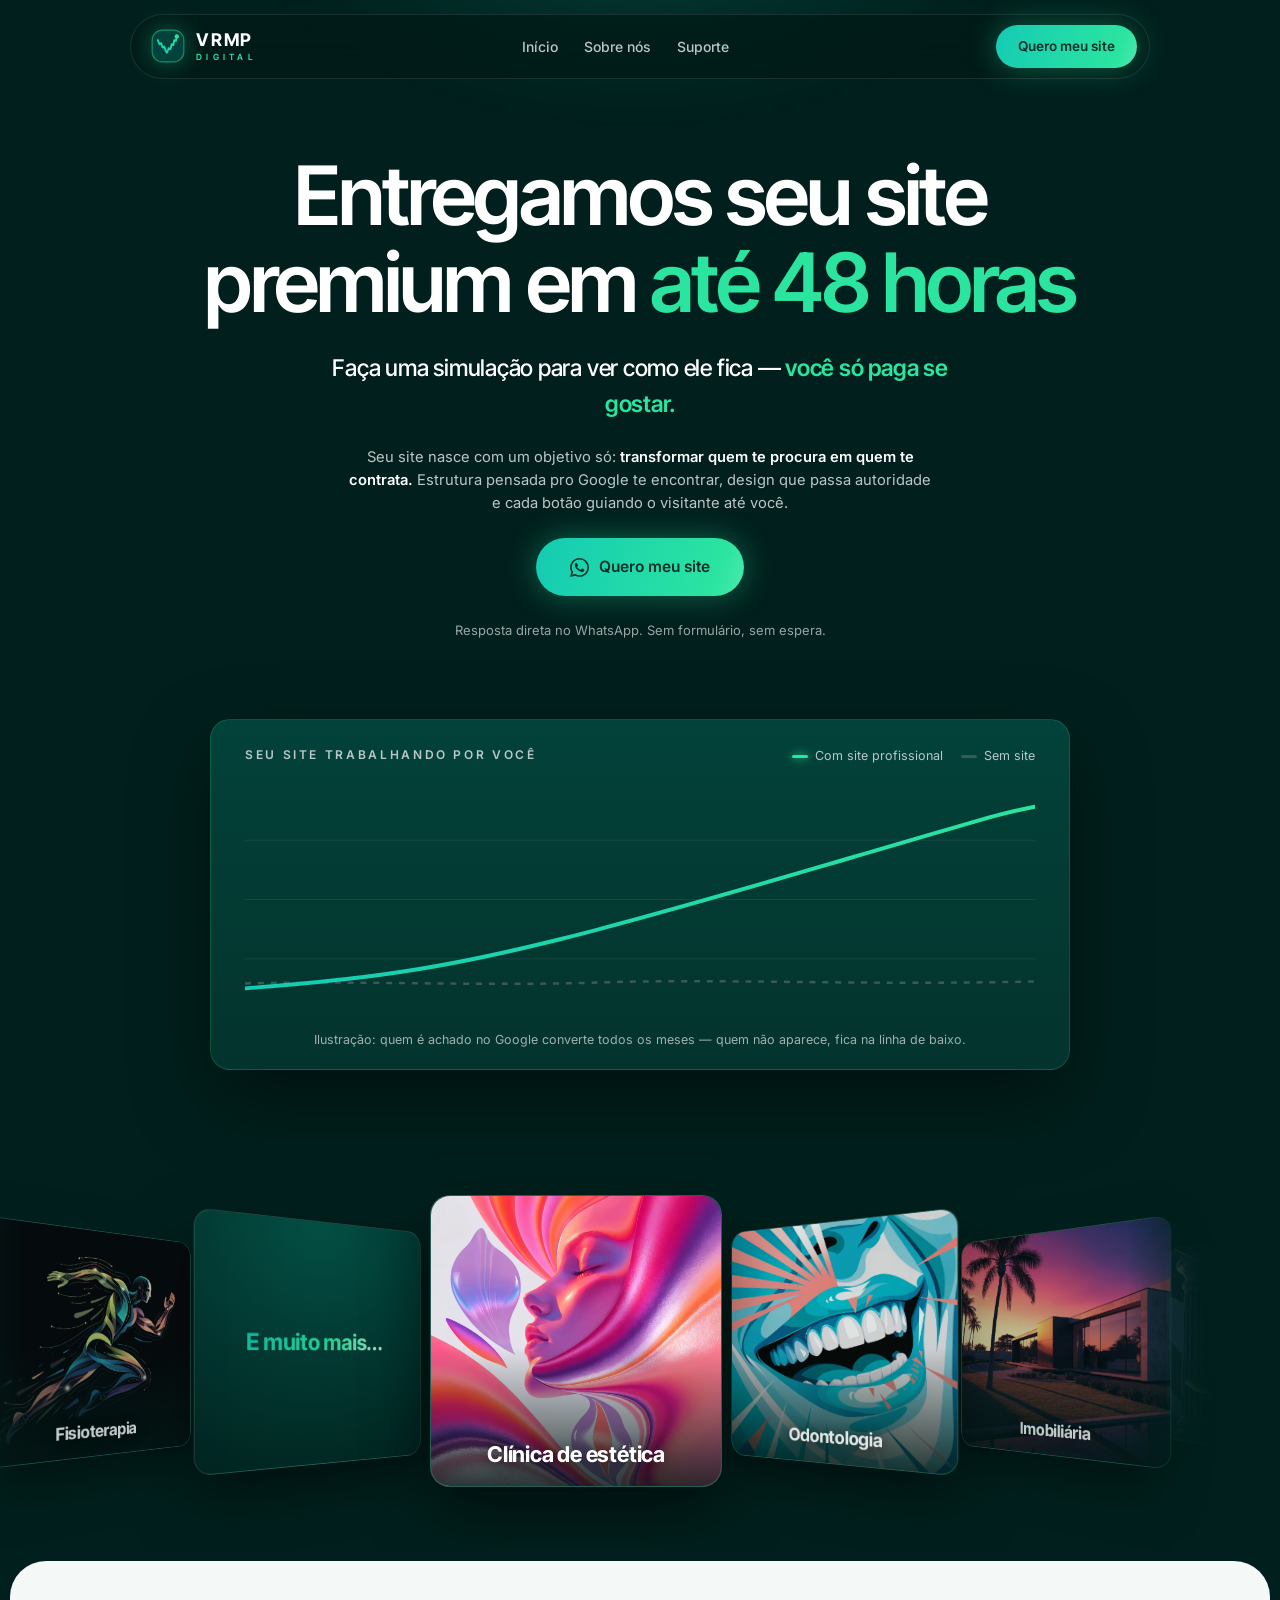
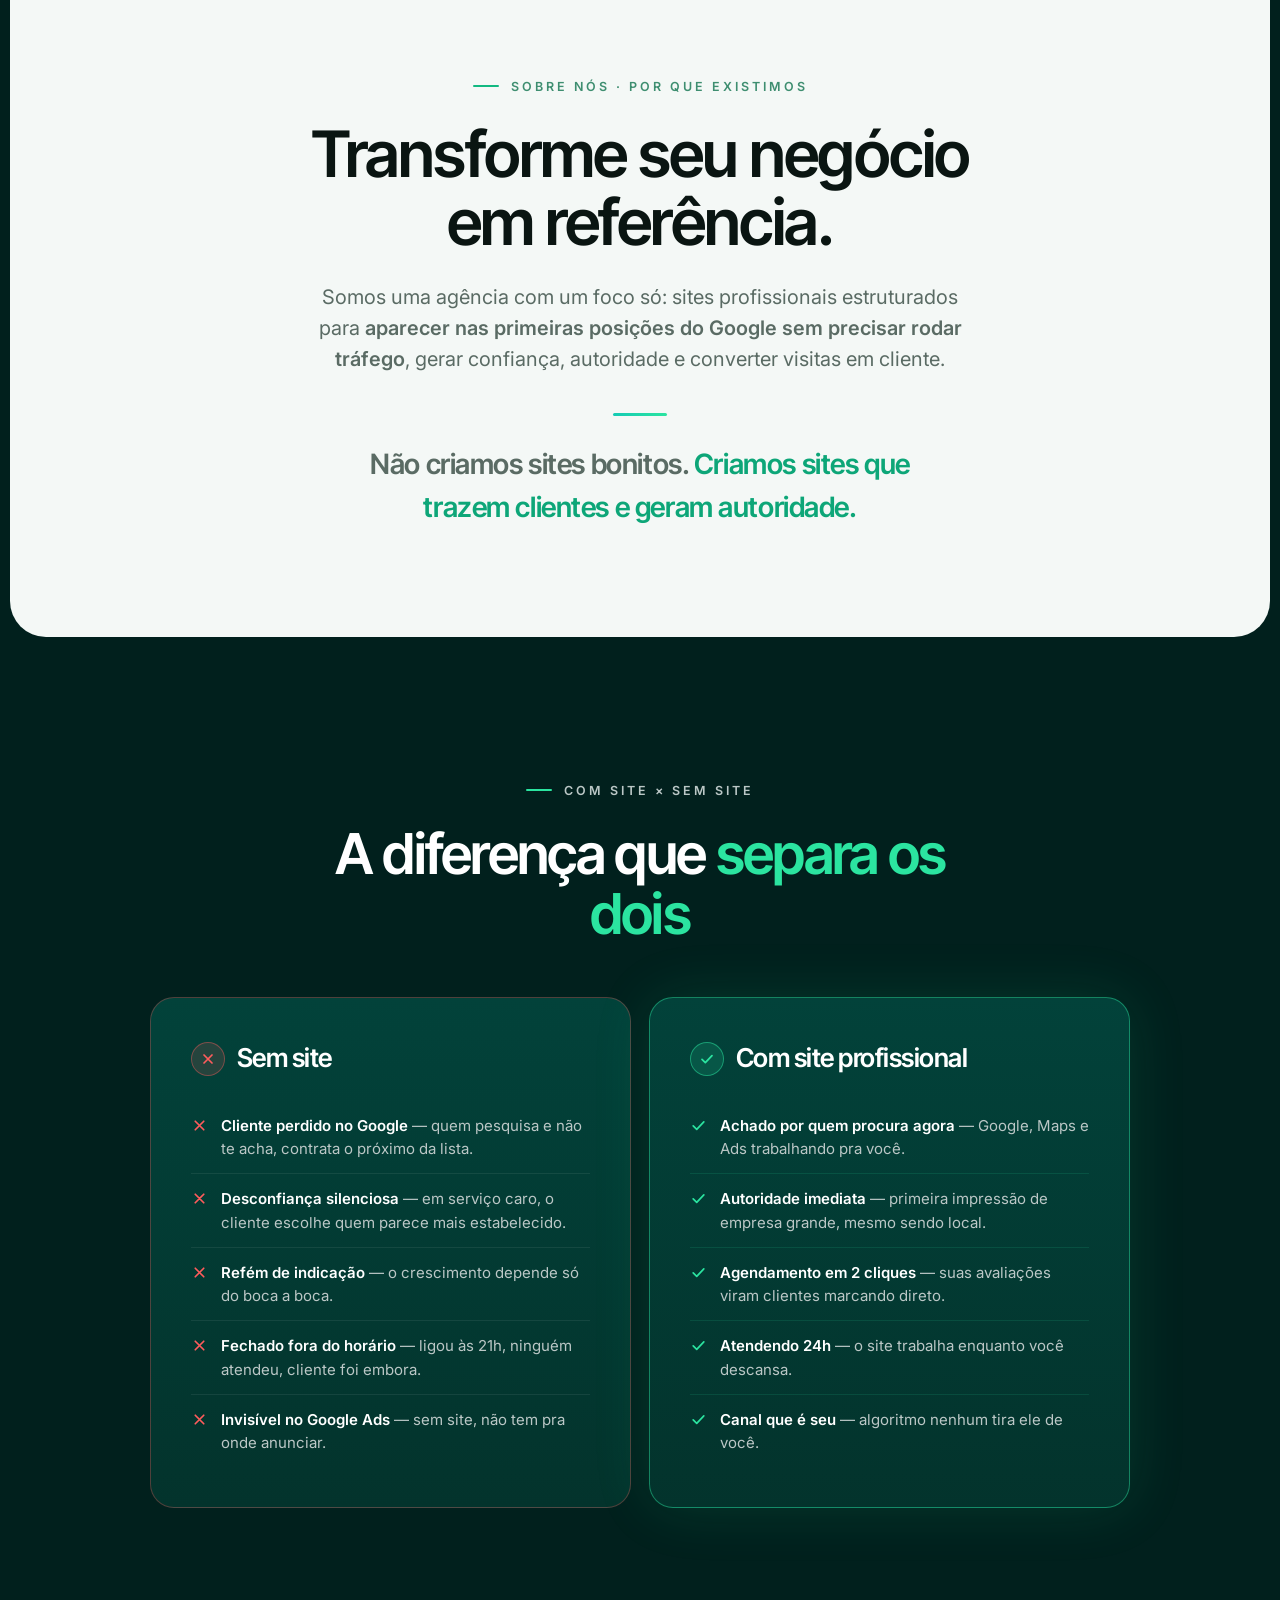
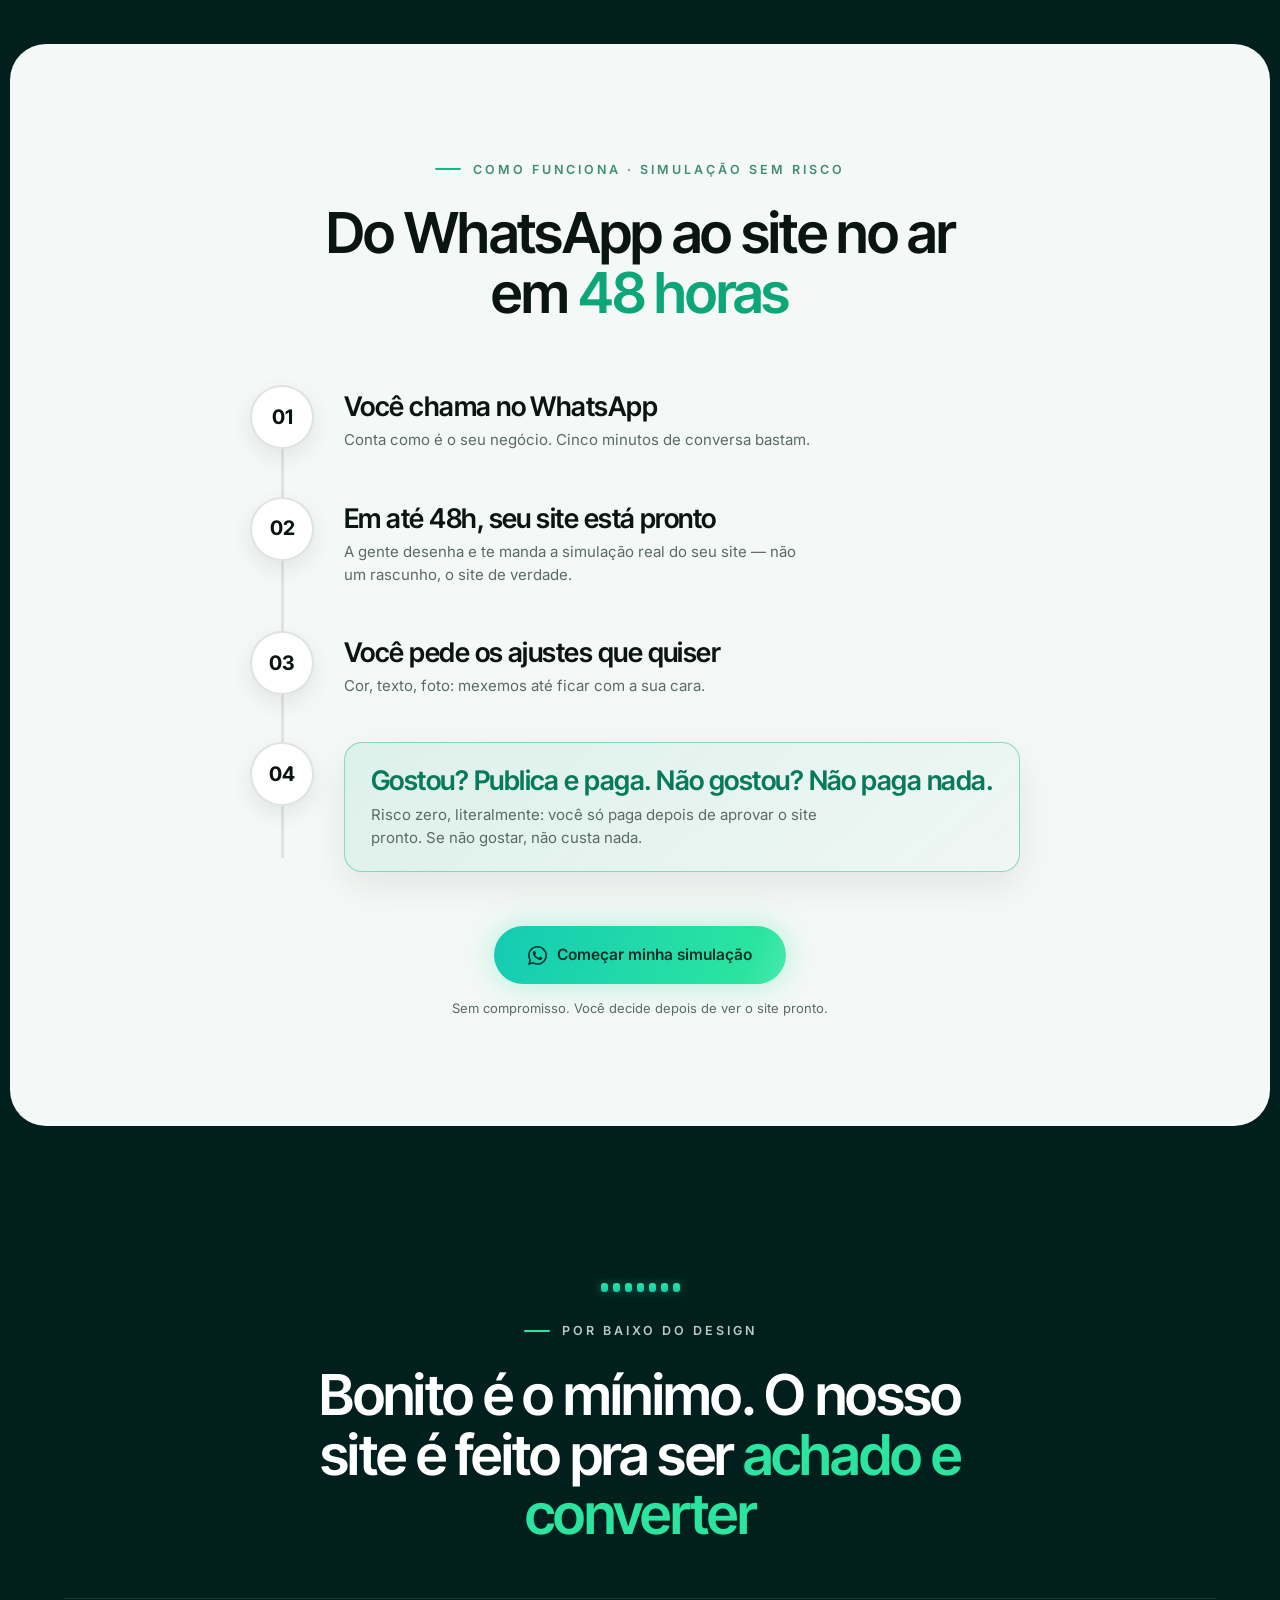
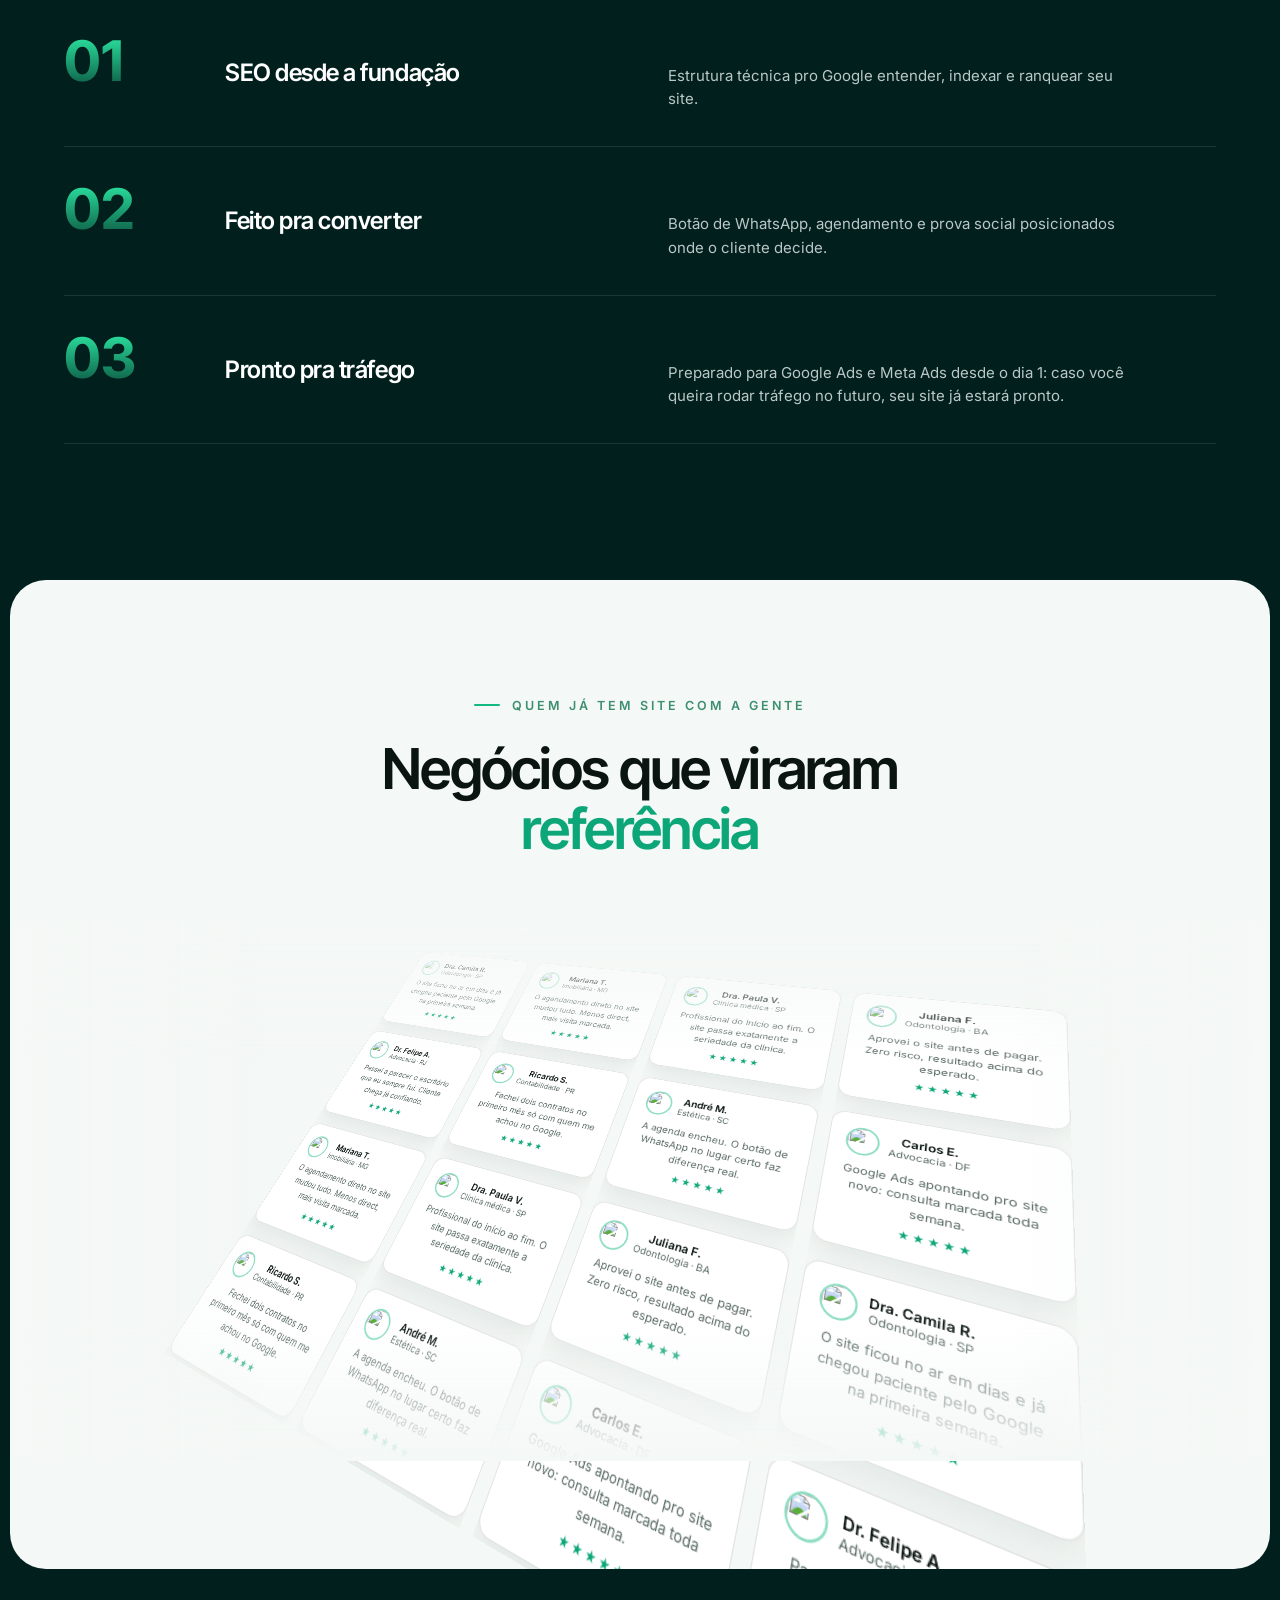
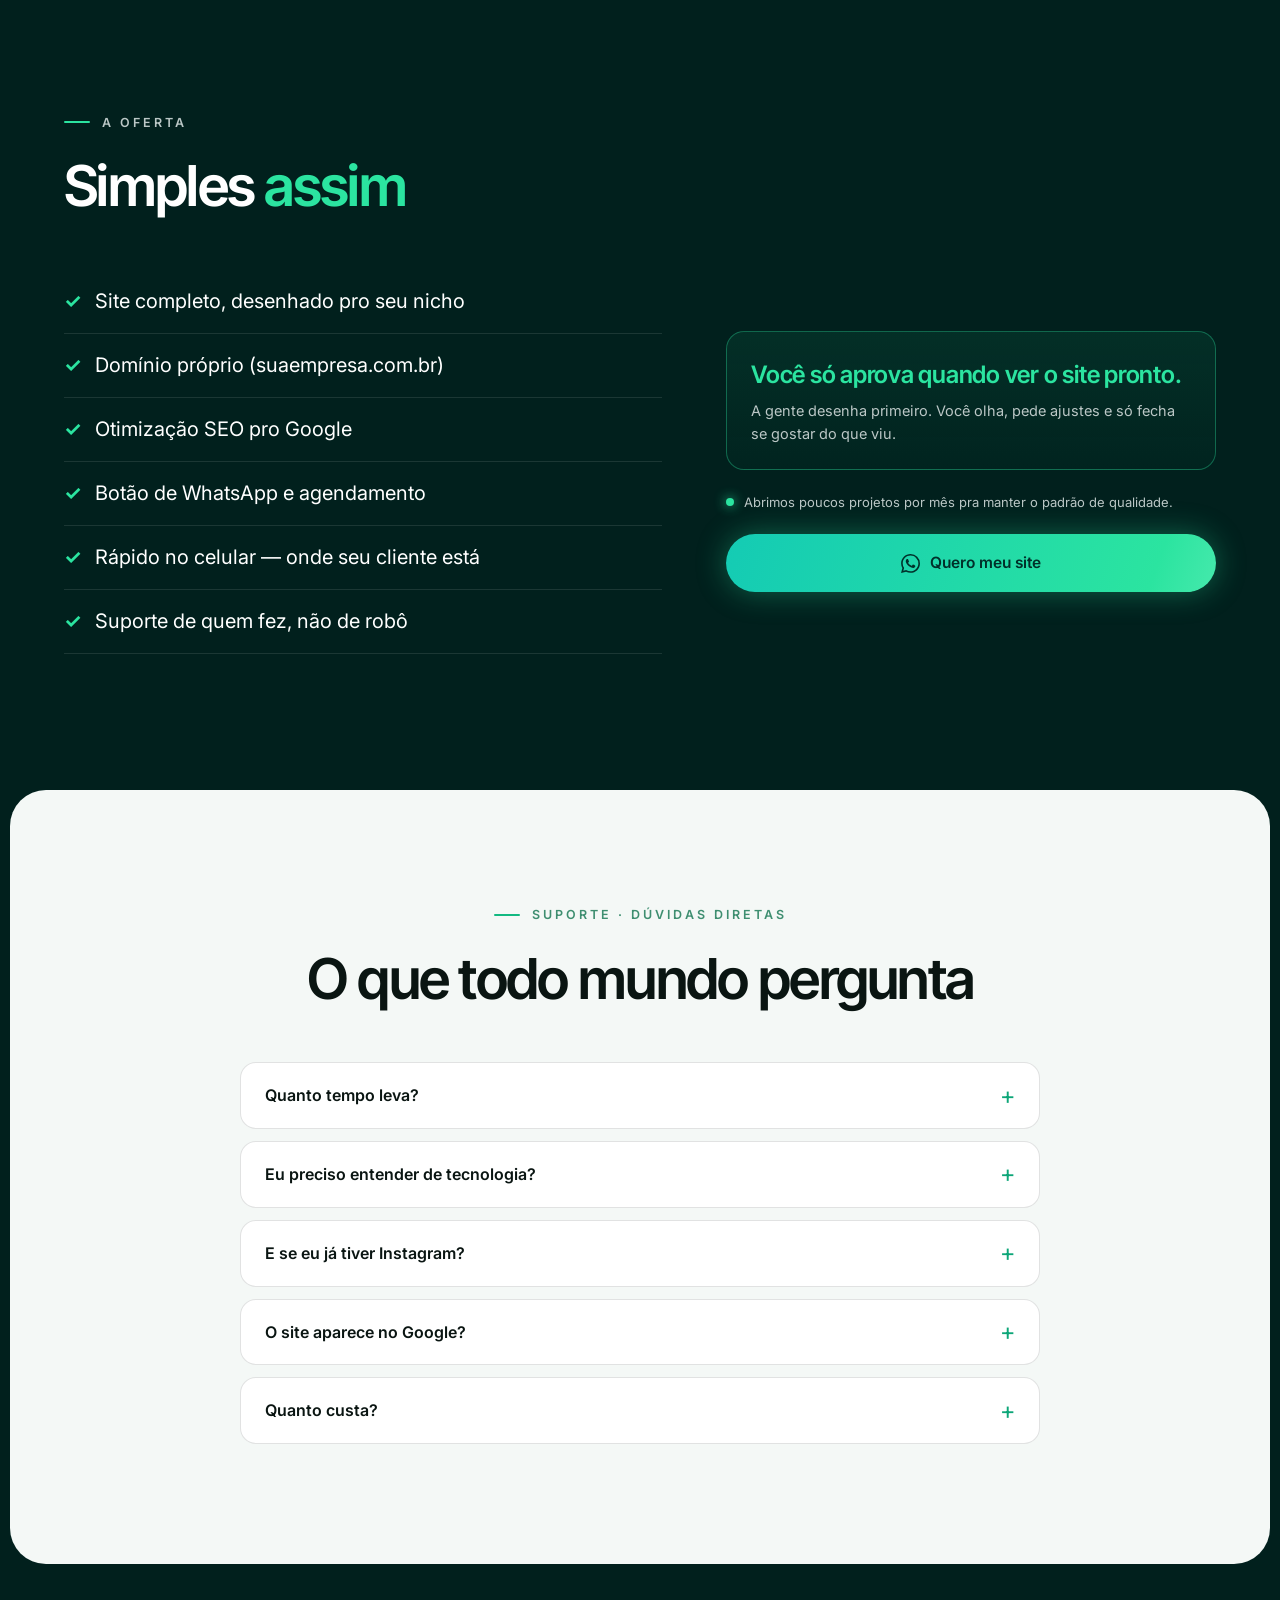
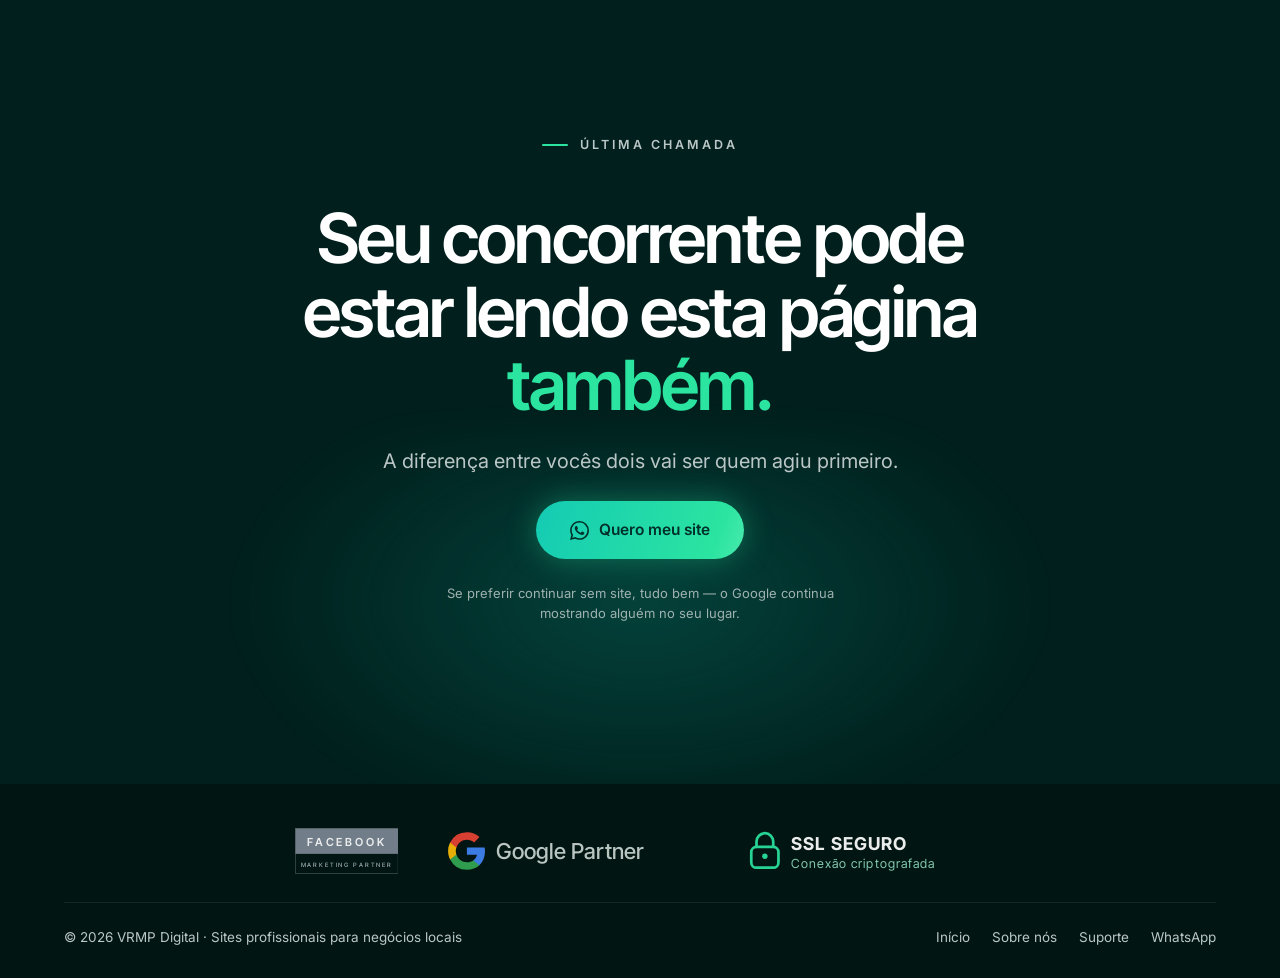
==== index.html @ 4315e105 "Site VRMP Digital: lançamento com pixel e domínio Co-Authored-By: Claude Fable 5 <noreply@anthropic." ====
<!DOCTYPE html>
<html lang="pt-BR">
<head>
<meta charset="UTF-8">
<meta name="viewport" content="width=device-width, initial-scale=1.0">
<title>VRMP Digital — Sites que trazem clientes</title>
<meta name="description" content="Sites profissionais estruturados para aparecer no Google, gerar confiança e converter visita em cliente.">
<!-- ============================================================
  TROCAR ANTES DE PUBLICAR:
  1. Número do WhatsApp: buscar "5511930437320" e substituir pelo real.
     (Nome/logo VRMP Digital já aplicados na nav, favicon e footer.)
  2. Depoimentos: PLACEHOLDERS VISUAIS — trocar pelos reais (seção "wall").
  3. Biblioteca de sites: trocar mockups pelos screenshots reais (seção "lab").
  4. Faixa de cards do hero: trocar pelos sites reais (seção "strip").
  5. Preço/condição e limite de projetos/mês: seção "oferta".
============================================================ -->
<!-- Meta Pixel -->
<script>
!function(f,b,e,v,n,t,s)
{if(f.fbq)return;n=f.fbq=function(){n.callMethod?
n.callMethod.apply(n,arguments):n.queue.push(arguments)};
if(!f._fbq)f._fbq=n;n.push=n;n.loaded=!0;n.version='2.0';
n.queue=[];t=b.createElement(e);t.async=!0;
t.src=v;s=b.getElementsByTagName(e)[0];
s.parentNode.insertBefore(t,s)}(window, document,'script',
'https://connect.facebook.net/en_US/fbevents.js');
fbq('init', '1064978092571934');
fbq('track', 'PageView');
</script>
<noscript><img height="1" width="1" style="display:none" src="https://www.facebook.com/tr?id=1064978092571934&ev=PageView&noscript=1"/></noscript>
<!-- /Meta Pixel -->
<link rel="preconnect" href="https://fonts.googleapis.com">
<link rel="preconnect" href="https://fonts.gstatic.com" crossorigin>
<link href="https://fonts.googleapis.com/css2?family=Inter+Tight:wght@500;600;700&family=Inter:wght@300;400;500;600&display=swap" rel="stylesheet">
<link rel="icon" href="data:image/svg+xml,<svg xmlns='http://www.w3.org/2000/svg' viewBox='0 0 44 44'><rect width='44' height='44' rx='13' fill='%2302423A'/><path stroke='%232BE4A0' stroke-width='2.5' stroke-linecap='round' stroke-linejoin='round' fill='none' d='M8.7 14.4 11 19.6 13.2 18.4 14.9 23.9 17 22.7 18.7 27.7 20.6 30.6 22.9 24.9 25.1 26 26.8 19.6 28.9 20.8 30.1 14.4 32.2 15.3 33.4 9.6'/><circle cx='33.4' cy='9.6' r='2.8' fill='%232BE4A0'/></svg>">
<style>
/* ================= TOKENS — abismo verde / branco / menta ================= */
:root{
  --abyss:#01201D;        /* canvas escuro (verde-abissal) */
  --deep:#011512;         /* nível mais fundo (footer) */
  --kelp:#02423A;         /* superfície elevada (cards no escuro) */
  --kelp-2:#03332C;
  --mint:#2BE4A0;         /* verde assinatura */
  --teal:#14CBB4;
  --paper:#F4F8F6;        /* blocos brancos */
  --ink:#0A1512;          /* texto nos blocos brancos */
  --ink-mut:#5A6B64;
  --white:#FFFFFF;
  --mist:#BBC7C6;         /* texto secundário no escuro */
  --hair-d:rgba(255,255,255,.1);
  --hair-l:rgba(10,21,18,.12);
  --red:#FF5C5C;
  --wa:#25D366;
  --disp:'Inter Tight','Inter','Helvetica Neue',sans-serif;
  --sans:'Inter','Helvetica Neue',Arial,sans-serif;
  --pad:clamp(20px,5vw,80px);
}
*{margin:0;padding:0;box-sizing:border-box}
html{scroll-behavior:smooth}
html.lenis{scroll-behavior:auto}
body{
  font-family:var(--sans);
  background:var(--abyss);
  color:var(--white);
  font-weight:400;
  line-height:1.55;
  -webkit-font-smoothing:antialiased;
  overflow-x:hidden;
}
::selection{background:var(--mint);color:#01302a}
img,svg,canvas{max-width:100%;display:block}
a{color:inherit}
h1,h2{
  font-family:var(--disp);font-weight:600;line-height:1.06;letter-spacing:-.03em;
}
strong{font-weight:600}

section{position:relative;padding:clamp(96px,14vh,170px) var(--pad)}
.wrap{max-width:1180px;margin:0 auto;position:relative;z-index:2}

/* blocos brancos — painéis arredondados que quebram o escuro */
.white-block{padding:10px}
.panel{
  background:var(--paper);color:var(--ink);
  border-radius:36px;
  padding:clamp(86px,12vh,150px) var(--pad);
  position:relative;overflow:hidden;
}
.panel .sub,.panel p{color:var(--ink-mut)}
.panel .tag{color:#3E8E70}
.panel .tag::before{background:#12B981}

/* label uppercase */
.tag{
  font-size:12.5px;letter-spacing:.24em;text-transform:uppercase;font-weight:600;
  color:var(--mist);display:inline-flex;align-items:center;gap:12px;margin-bottom:24px;
}
.tag::before{content:'';width:26px;height:2px;border-radius:2px;background:var(--mint)}
.center{text-align:center}
.center .tag{justify-content:center}

.em-g{color:var(--mint)}
.panel .em-g{color:#0DA678}

/* máscara de palavras */
.w{display:inline-block;overflow:hidden;vertical-align:top;padding-bottom:.1em;margin-bottom:-.1em}
.w .wi{display:inline-block;will-change:transform}

/* ================= NAV ================= */
.nav{
  position:fixed;top:14px;left:50%;transform:translateX(-50%);z-index:80;
  width:min(1020px,calc(100% - 24px));
  display:flex;align-items:center;justify-content:space-between;gap:16px;
  padding:10px 12px 10px 20px;border-radius:99px;
  background:rgba(1,26,23,.72);backdrop-filter:blur(16px);
  border:1px solid var(--hair-d);
}
.logo{display:flex;align-items:center;gap:11px;text-decoration:none}
.logo-mark{width:34px;height:34px;flex:none;filter:drop-shadow(0 0 12px rgba(43,228,160,.35))}
.logo-txt{
  display:flex;flex-direction:column;line-height:1;
  font-family:var(--disp);font-weight:700;font-size:17.5px;letter-spacing:.1em;color:var(--white);
}
.logo-txt em{
  font-style:normal;font-weight:600;font-size:8.5px;letter-spacing:.5em;
  text-transform:uppercase;color:var(--mint);margin-top:4px;
}
.nav-links{display:flex;gap:26px;font-size:14px;font-weight:500;color:var(--mist)}
.nav-links a{text-decoration:none;transition:color .25s}
.nav-links a:hover{color:var(--mint)}
@media(max-width:760px){.nav-links{display:none}}
.nav .gbtn{padding:11px 22px;min-width:0;font-size:13.5px}

/* ================= BOTÃO — pill verde bioluminescente ================= */
.gbtn{
  position:relative;appearance:none;cursor:pointer;border:none;
  display:inline-flex;align-items:center;justify-content:center;gap:10px;
  border-radius:99px;padding:17px 34px;
  font-family:var(--sans);font-size:15.5px;font-weight:600;color:#01302A;
  text-decoration:none;
  background:linear-gradient(110deg,var(--teal),var(--mint) 55%,#B8FFDF);
  background-size:160% 100%;background-position:0% 0;
  box-shadow:0 0 30px rgba(43,228,160,.35);
  transition:background-position .5s,transform .3s,box-shadow .3s;
}
.gbtn:hover{background-position:95% 0;transform:translateY(-2px);box-shadow:0 0 46px rgba(43,228,160,.55)}
.gbtn:focus-visible{outline:2px solid var(--mint);outline-offset:3px}
.gbtn svg{width:19px;height:19px;flex:none}
.panel .gbtn{color:#01302A}

/* ================= MARQUEE ================= */
.marquee{display:flex;overflow:hidden;gap:var(--gap);--gap:22px;--duration:40s}
.marquee .grp{
  display:flex;gap:var(--gap);flex-shrink:0;min-width:100%;
  justify-content:space-around;align-items:center;
  animation:mq var(--duration) linear infinite;
}
.marquee.vert{flex-direction:column;height:100%}
.marquee.vert .grp{flex-direction:column;min-width:0;min-height:100%;animation-name:mqv}
.marquee.rev .grp{animation-direction:reverse}
.marquee.pause:hover .grp{animation-play-state:paused}
@keyframes mq{to{transform:translateX(calc(-100% - var(--gap)))}}
@keyframes mqv{to{transform:translateY(calc(-100% - var(--gap)))}}

/* ================= 1. HERO — centralizado ================= */
.hero{
  min-height:100svh;
  display:flex;flex-direction:column;align-items:center;justify-content:flex-start;
  padding-top:clamp(130px,17vh,200px);padding-bottom:0;
  text-align:center;overflow:hidden;
}
#orb-canvas{position:fixed;inset:0;z-index:0;pointer-events:none}
.hero-glow{
  position:absolute;top:-18%;left:50%;transform:translateX(-50%);
  width:90vw;height:60vh;pointer-events:none;
  background:radial-gradient(50% 60% at 50% 30%,rgba(20,203,180,.2),transparent 70%);
  filter:blur(20px);
}
.hero .wrap{display:flex;flex-direction:column;align-items:center;gap:24px;max-width:1000px}
.hero h1{
  font-size:clamp(38px,6.4vw,84px);
  letter-spacing:-.035em;
  max-width:17ch;
}
.hero-sim{
  font-family:var(--disp);font-size:clamp(17px,2vw,23px);font-weight:500;letter-spacing:-.01em;
  color:var(--white);max-width:44ch;
}
.hero-sim strong{color:var(--mint);font-weight:600}
.hero .sub{
  font-size:clamp(13px,1.15vw,15px);color:var(--mist);font-weight:400;max-width:66ch;
}
.hero .sub strong{color:var(--white)}
.hero-note{font-size:13px;color:var(--mist);opacity:.8}

/* gráfico animado do hero */
.chart-panel{
  margin-top:clamp(36px,6vh,60px);
  width:min(860px,100%);
  background:linear-gradient(180deg,var(--kelp),var(--kelp-2));
  border:1px solid rgba(43,228,160,.18);
  border-radius:20px;padding:26px clamp(18px,3vw,34px) 20px;
  position:relative;z-index:2;
  box-shadow:0 30px 80px rgba(0,0,0,.45);
}
.chart-head{
  display:flex;justify-content:space-between;align-items:center;gap:14px;flex-wrap:wrap;
  margin-bottom:16px;
}
.chart-title{font-size:12px;letter-spacing:.22em;text-transform:uppercase;font-weight:600;color:var(--mist)}
.chart-legend{display:flex;gap:18px;font-size:12.5px;color:var(--mist)}
.chart-legend i{width:16px;height:3px;border-radius:2px;display:inline-block;vertical-align:middle;margin-right:7px;font-style:normal}
.chart-legend .lg-a i{background:var(--mint);box-shadow:0 0 8px var(--mint)}
.chart-legend .lg-b i{background:#3A5A52}
#hero-chart{width:100%;height:auto}
.chart-foot{margin-top:12px;font-size:12.5px;color:var(--mist);opacity:.85}

/* coverflow de nichos (estilo cover art 3D) */
.strip{
  margin-top:clamp(56px,9vh,96px);
  width:100vw;position:relative;left:50%;transform:translateX(-50%);
  padding:44px 0 64px;
  --cfw:clamp(168px,23vw,292px);
  perspective:calc(var(--cfw)*3);
  -webkit-mask-image:linear-gradient(90deg,transparent,#000 7%,#000 93%,transparent);
  mask-image:linear-gradient(90deg,transparent,#000 7%,#000 93%,transparent);
  cursor:grab;
}
.strip:active{cursor:grabbing}
.cf-stage{position:relative;height:var(--cfw);transform-style:preserve-3d;user-select:none;-webkit-user-select:none}
.cf-card{
  position:absolute;left:50%;top:0;
  width:var(--cfw);aspect-ratio:1;border-radius:20px;overflow:hidden;
  will-change:transform,opacity;
  border:1px solid rgba(255,255,255,.14);background:var(--kelp);
  box-shadow:0 26px 60px rgba(0,0,0,.5);
  transform:translateX(-50%);
}
.cf-card img{width:100%;height:100%;object-fit:cover;pointer-events:none}
.cf-ov{position:absolute;inset:0;background:linear-gradient(180deg,transparent 52%,rgba(1,21,18,.82))}
.cf-name{
  position:absolute;left:10px;right:10px;bottom:14px;text-align:center;
  font-family:var(--disp);font-weight:700;font-size:clamp(15px,1.7vw,22px);
  letter-spacing:-.01em;color:#fff;text-shadow:0 2px 16px rgba(0,0,0,.65);
}
.cf-more{display:flex;align-items:center;justify-content:center;background:radial-gradient(120% 120% at 50% 0%,#03554A,#01201D)}
.cf-name-big{
  font-family:var(--disp);font-weight:700;font-size:clamp(19px,2.1vw,29px);letter-spacing:-.01em;
  background:linear-gradient(110deg,var(--teal),var(--mint) 60%,#B8FFDF);
  -webkit-background-clip:text;background-clip:text;color:transparent;
}

/* ================= 2. STATEMENT (branco) ================= */
.statement h2{font-size:clamp(32px,5vw,72px);max-width:18ch;margin:0 auto}
.statement .sub{font-size:clamp(15.5px,1.6vw,20px);max-width:52ch;margin:26px auto 0}
.stmt-quote{
  font-family:var(--disp);font-weight:600;letter-spacing:-.015em;
  font-size:clamp(19px,2.3vw,28px);color:var(--ink);
  max-width:34ch;margin:38px auto 0;position:relative;
  padding-top:30px;
}
.stmt-quote::before{
  content:'';position:absolute;top:0;left:50%;transform:translateX(-50%);
  width:54px;height:3px;border-radius:2px;
  background:linear-gradient(90deg,#14CBB4,#2BE4A0);
}
.stmt-quote span{color:#0DA678}

/* ================= 3. COMPARAÇÃO verde × vermelho ================= */
.vs-grid{
  display:grid;gap:18px;grid-template-columns:1fr;
  margin-top:clamp(40px,6vh,60px);max-width:980px;margin-left:auto;margin-right:auto;
}
@media(min-width:860px){.vs-grid{grid-template-columns:1fr 1fr}}
.vs-card{
  border-radius:24px;padding:clamp(26px,3.4vw,40px);
  background:linear-gradient(180deg,var(--kelp),var(--kelp-2));
  border:1px solid var(--hair-d);
  position:relative;overflow:hidden;
}
.vs-card.neg{border-color:rgba(255,92,92,.3)}
.vs-card.neg::before{
  content:'';position:absolute;inset:-30% -30% auto;height:60%;pointer-events:none;
  background:radial-gradient(50% 60% at 50% 0%,rgba(255,92,92,.14),transparent 70%);
}
.vs-card.pos{border-color:rgba(43,228,160,.45);box-shadow:0 0 60px rgba(43,228,160,.12)}
.vs-card.pos::before{
  content:'';position:absolute;inset:-30% -30% auto;height:60%;pointer-events:none;
  background:radial-gradient(50% 60% at 50% 0%,rgba(43,228,160,.18),transparent 70%);
}
.vs-card h3{
  font-family:var(--disp);font-size:clamp(20px,2.2vw,26px);font-weight:600;letter-spacing:-.02em;
  display:flex;align-items:center;gap:12px;margin-bottom:22px;position:relative;
}
.vs-card h3 i{
  width:34px;height:34px;border-radius:50%;flex:none;font-style:normal;
  display:flex;align-items:center;justify-content:center;
}
.vs-card.neg h3 i{background:rgba(255,92,92,.14);border:1px solid rgba(255,92,92,.4)}
.vs-card.pos h3 i{background:rgba(43,228,160,.14);border:1px solid rgba(43,228,160,.5)}
.vs-card h3 svg{width:16px;height:16px}
.vs-card.neg h3 svg{color:var(--red)}
.vs-card.pos h3 svg{color:var(--mint)}
.vs-list{list-style:none;display:flex;flex-direction:column;position:relative;text-align:left}
.vs-list li{
  display:flex;gap:13px;align-items:flex-start;
  padding:13px 0;border-bottom:1px solid rgba(255,255,255,.07);
  font-size:15px;color:var(--mist);
}
.vs-list li:last-child{border-bottom:none}
.vs-list li strong{color:var(--white);font-weight:600}
.vs-list svg{width:17px;height:17px;flex:none;margin-top:3px}
.vs-card.neg .vs-list svg{color:var(--red)}
.vs-card.pos .vs-list svg{color:var(--mint)}
.vs-card.pos .vs-list li{border-bottom-color:rgba(43,228,160,.12)}

/* ================= 4. COMO FUNCIONA (branco) — linha do tempo ================= */
.how{
  position:relative;max-width:780px;margin:clamp(44px,7vh,72px) auto 0;
  display:flex;flex-direction:column;gap:clamp(34px,5vh,54px);text-align:left;
}
.how-rail{
  position:absolute;left:31px;top:14px;bottom:14px;width:3px;border-radius:2px;
  background:rgba(10,21,18,.09);overflow:hidden;
}
.how-fill{
  position:absolute;top:0;left:0;right:0;height:0%;
  background:linear-gradient(180deg,#14CBB4,#2BE4A0);
  box-shadow:0 0 16px rgba(18,185,129,.55);
}
.how-step{display:flex;gap:clamp(18px,3vw,30px);align-items:flex-start;position:relative}
.how-num{
  width:64px;height:64px;border-radius:50%;flex:none;z-index:2;
  display:flex;align-items:center;justify-content:center;
  font-family:var(--disp);font-weight:700;font-size:20px;
  background:#fff;border:2px solid rgba(10,21,18,.12);color:var(--ink);
  box-shadow:0 8px 22px rgba(1,32,29,.08);
  transition:background .45s,color .45s,border-color .45s,box-shadow .45s,transform .45s;
}
.how-step.on .how-num{
  background:linear-gradient(140deg,#14CBB4,#2BE4A0);color:#01302A;border-color:transparent;
  box-shadow:0 0 30px rgba(43,228,160,.5);transform:scale(1.06);
}
.how-body{padding-top:6px}
.how-step h3{
  font-family:var(--disp);font-weight:600;font-size:clamp(19px,2.3vw,27px);
  letter-spacing:-.02em;color:var(--ink);margin-bottom:6px;line-height:1.15;
}
.how-step p{color:var(--ink-mut);font-size:15px;max-width:52ch}
.how-step.final .how-body{
  background:linear-gradient(140deg,rgba(18,185,129,.1),rgba(18,185,129,.02));
  border:1.5px solid rgba(18,185,129,.45);border-radius:18px;
  padding:22px 26px;box-shadow:0 14px 36px rgba(1,32,29,.08);
}
.how-step.final h3{color:#067A5B}
.how-cta{margin-top:clamp(44px,6vh,60px);display:flex;flex-direction:column;align-items:center;gap:14px}
.how-note{font-size:13px;color:var(--ink-mut)}

/* ================= 5. MECANISMO (escuro) ================= */
.eq{display:flex;gap:5px;align-items:flex-end;height:30px;margin-bottom:22px}
.eq i{width:7px;border-radius:3px;background:linear-gradient(180deg,var(--mint),var(--teal));font-style:normal;height:30%;box-shadow:0 0 10px rgba(43,228,160,.4)}
.steps{border-top:1px solid var(--hair-d);margin-top:clamp(36px,6vh,60px)}
.step{
  display:grid;grid-template-columns:auto 1fr;gap:18px clamp(20px,4vw,56px);align-items:baseline;
  padding:clamp(26px,4vh,40px) 0;border-bottom:1px solid var(--hair-d);
}
@media(min-width:760px){.step{grid-template-columns:110px 1fr 1.4fr}}
.step-num{
  font-family:var(--disp);font-weight:700;font-size:clamp(34px,4.6vw,56px);line-height:.95;
  background:linear-gradient(180deg,var(--mint),rgba(43,228,160,.3));
  -webkit-background-clip:text;background-clip:text;color:transparent;
}
.step h3{font-family:var(--disp);font-size:clamp(19px,2.2vw,24px);font-weight:600;letter-spacing:-.02em}
.step p{color:var(--mist);font-size:15px;max-width:52ch}
@media(max-width:759px){.step p{grid-column:2}}
.sec-head h2{font-size:clamp(30px,4.4vw,58px);max-width:20ch}
.center .sec-head h2{margin:0 auto}

/* ================= 6. PROVAS (branco) — parede 3D ================= */
.wall{
  position:relative;height:540px;margin-top:clamp(44px,7vh,70px);
  display:flex;align-items:center;justify-content:center;
  perspective:340px;
}
.wall-grid3d{
  display:flex;gap:16px;
  transform:translateX(-60px) translateZ(-95px) rotateX(19deg) rotateY(-9deg) rotateZ(18deg);
}
.wall .col{height:740px;width:236px;--duration:46s}
.wall .col:nth-child(2){--duration:54s}
.wall .col:nth-child(3){--duration:49s}
.wall .col:nth-child(4){--duration:58s}
.t-card{
  width:100%;border-radius:16px;padding:18px;
  background:#fff;border:1px solid var(--hair-l);
  box-shadow:0 10px 30px rgba(1,32,29,.08);
  color:var(--ink);
}
.t-head{display:flex;align-items:center;gap:10px}
.t-head img{width:36px;height:36px;border-radius:50%;object-fit:cover;border:2px solid rgba(18,185,129,.5)}
.t-name{font-size:13.5px;font-weight:600;display:flex;flex-direction:column;line-height:1.25}
.t-name span{font-size:11.5px;color:var(--ink-mut);font-weight:400}
.t-body{margin-top:10px;font-size:13px;color:#33443E;line-height:1.5}
.t-stars{margin-top:8px;font-size:11px;color:#0DA678;letter-spacing:2px}
.wall-fade{position:absolute;pointer-events:none;z-index:3}
.wall-fade.top{inset:0 0 auto 0;height:26%;background:linear-gradient(180deg,var(--paper),transparent)}
.wall-fade.bot{inset:auto 0 0 0;height:26%;background:linear-gradient(0deg,var(--paper),transparent)}
.wall-fade.lft{inset:0 auto 0 0;width:20%;background:linear-gradient(90deg,var(--paper),transparent)}
.wall-fade.rgt{inset:0 0 0 auto;width:20%;background:linear-gradient(270deg,var(--paper),transparent)}
@media(max-width:820px){
  .wall{height:470px;perspective:300px}
  .wall-grid3d{transform:translateX(-20px) translateZ(-120px) rotateX(16deg) rotateY(-8deg) rotateZ(14deg);gap:12px}
  .wall .col{width:200px}
  .wall .col:nth-child(4){display:none}
}

/* ================= 7. OFERTA (escuro) ================= */
.oferta-grid{
  display:grid;gap:clamp(36px,5vw,80px);grid-template-columns:1fr;
  margin-top:clamp(36px,6vh,60px);
}
@media(min-width:900px){.oferta-grid{grid-template-columns:1.1fr .9fr}}
.inclui{list-style:none;display:flex;flex-direction:column}
.inclui li{
  display:flex;gap:14px;align-items:baseline;
  font-size:clamp(15.5px,1.7vw,20px);
  padding:16px 0;border-bottom:1px solid var(--hair-d);
}
.inclui li::before{content:'✓';color:var(--mint);font-weight:700;flex:none}
.oferta-side{display:flex;flex-direction:column;gap:22px;justify-content:center}
.risco{
  border:1px solid rgba(43,228,160,.35);border-radius:18px;padding:24px;
  background:linear-gradient(180deg,rgba(43,228,160,.08),rgba(43,228,160,.02));
}
.risco h3{font-family:var(--disp);font-size:clamp(19px,2vw,24px);font-weight:600;color:var(--mint);margin-bottom:7px;letter-spacing:-.01em}
.risco p{font-size:14.5px;color:var(--mist)}
.vagas{font-size:13px;color:var(--mist);display:flex;gap:10px;align-items:center}
.vagas i{width:8px;height:8px;border-radius:50%;background:var(--mint);flex:none;font-style:normal;box-shadow:0 0 12px var(--mint)}

/* ================= 8. FAQ (branco) ================= */
.faq{max-width:800px;margin:clamp(36px,6vh,60px) auto 0}
.faq details{
  border:1px solid var(--hair-l);border-radius:16px;margin-bottom:12px;background:#fff;
  transition:border-color .3s,box-shadow .3s;
}
.faq details[open]{border-color:rgba(18,185,129,.5);box-shadow:0 10px 30px rgba(1,32,29,.07)}
.faq summary{
  cursor:pointer;list-style:none;display:flex;justify-content:space-between;align-items:center;
  padding:20px 24px;font-size:16px;font-weight:600;gap:20px;color:var(--ink);
}
.faq summary::-webkit-details-marker{display:none}
.faq summary::after{
  content:'+';font-size:24px;color:#0DA678;transition:transform .3s;flex:none;line-height:1;font-weight:400;
}
.faq details[open] summary::after{transform:rotate(45deg)}
.faq details p{padding:0 24px 22px;color:var(--ink-mut);font-size:14.5px;max-width:60ch}

/* ================= 9. CTA FINAL (escuro) ================= */
section.final{min-height:90svh;display:flex;align-items:center;text-align:center;overflow:hidden}
section.final .wrap{display:flex;flex-direction:column;align-items:center;gap:24px}
section.final h2{font-size:clamp(34px,5.4vw,72px);max-width:18ch}
section.final .sub{color:var(--mist);font-size:clamp(15.5px,1.8vw,20px)}
section.final .calma{font-size:13px;color:var(--mist);opacity:.85;max-width:54ch}

/* ================= FOOTER ================= */
footer{
  background:var(--deep);
  padding:44px var(--pad) 30px;position:relative;z-index:2;
  display:flex;flex-direction:column;gap:28px;
  font-size:13.5px;color:var(--mist);
}
.footer-badges{
  display:flex;gap:clamp(24px,4vw,48px);align-items:center;flex-wrap:wrap;justify-content:center;
}
.footer-badges svg{height:46px;width:auto;opacity:.92}
.footer-bottom{
  display:flex;flex-wrap:wrap;gap:16px;align-items:center;justify-content:space-between;
  border-top:1px solid rgba(255,255,255,.08);padding-top:24px;
}
footer nav{display:flex;gap:22px;flex-wrap:wrap}
footer a{text-decoration:none}
footer a:hover{color:var(--mint)}

/* ================= WHATSAPP FLUTUANTE ================= */
.wa-float{
  position:fixed;right:18px;bottom:18px;z-index:70;
  width:56px;height:56px;border-radius:50%;
  background:var(--wa);display:flex;align-items:center;justify-content:center;
  box-shadow:0 0 0 0 rgba(37,211,102,.5),0 12px 30px rgba(0,0,0,.4);
  opacity:0;pointer-events:none;transform:translateY(14px);
  transition:opacity .4s,transform .4s;
  animation:wa-pulse 2.6s infinite;
}
.wa-float.show{opacity:1;pointer-events:auto;transform:none}
.wa-float svg{width:28px;height:28px;color:#fff}
@keyframes wa-pulse{
  0%{box-shadow:0 0 0 0 rgba(37,211,102,.45),0 12px 30px rgba(0,0,0,.4)}
  70%{box-shadow:0 0 0 16px rgba(37,211,102,0),0 12px 30px rgba(0,0,0,.4)}
  100%{box-shadow:0 0 0 0 rgba(37,211,102,0),0 12px 30px rgba(0,0,0,.4)}
}

/* ================= MOTION / A11Y ================= */
.rv{will-change:transform}
:focus-visible{outline:2px solid var(--mint);outline-offset:3px;border-radius:4px}
@media(prefers-reduced-motion:reduce){
  html{scroll-behavior:auto}
  *,*::before,*::after{animation:none!important;transition:none!important}
  .marquee .grp{animation:none!important}
}
</style>
</head>
<body>

<canvas id="orb-canvas" aria-hidden="true"></canvas>

<!-- ================= NAV ================= -->
<header class="nav">
  <a class="logo" href="#topo" aria-label="VRMP Digital — início">
    <svg class="logo-mark" viewBox="0 0 44 44" fill="none" xmlns="http://www.w3.org/2000/svg" role="img" aria-label="VRMP Digital">
      <defs>
        <linearGradient id="lg-mark" x1="0" y1="1" x2="1" y2="0">
          <stop offset="0" stop-color="#14CBB4"/><stop offset="1" stop-color="#2BE4A0"/>
        </linearGradient>
      </defs>
      <rect x="1.5" y="1.5" width="41" height="41" rx="13" fill="#02423A" stroke="rgba(43,228,160,.5)" stroke-width="1.5"/>
      <path stroke="url(#lg-mark)" stroke-width="2.5" stroke-linecap="round" stroke-linejoin="round" d="M8.7 14.4 11 19.6 13.2 18.4 14.9 23.9 17 22.7 18.7 27.7 20.6 30.6 22.9 24.9 25.1 26 26.8 19.6 28.9 20.8 30.1 14.4 32.2 15.3 33.4 9.6"/>
      <circle cx="33.4" cy="9.6" r="2.8" fill="#2BE4A0"/>
    </svg>
    <span class="logo-txt">VRMP<em>Digital</em></span>
  </a>
  <nav class="nav-links" aria-label="Navegação">
    <a href="#topo">Início</a>
    <a href="#sobre">Sobre nós</a>
    <a href="#faq">Suporte</a>
  </nav>
  <a class="gbtn" href="https://wa.me/5511930437320?text=Quero%20meu%20site" target="_blank" rel="noopener">Quero meu site</a>
</header>

<!-- ================= 1. HERO — centralizado, escuro ================= -->
<section class="hero" id="topo">
  <div class="hero-glow" aria-hidden="true"></div>
  <div class="wrap">
    <h1 class="split">Entregamos seu site premium em <span class="em-g">até 48 horas</span></h1>
    <p class="hero-sim rv">Faça uma simulação para ver como ele fica — <strong>você só paga se gostar.</strong></p>
    <p class="sub rv">Seu site nasce com um objetivo só: <strong>transformar quem te procura em quem te contrata.</strong> Estrutura pensada pro Google te encontrar, design que passa autoridade e cada botão guiando o visitante até você.</p>
    <a class="gbtn rv" href="https://wa.me/5511930437320?text=Quero%20meu%20site" target="_blank" rel="noopener">
      <svg viewBox="0 0 24 24" fill="currentColor" aria-hidden="true"><path d="M17.472 14.382c-.297-.149-1.758-.867-2.03-.967-.273-.099-.471-.148-.67.15-.197.297-.767.966-.94 1.164-.173.199-.347.223-.644.075-.297-.15-1.255-.463-2.39-1.475-.883-.788-1.48-1.761-1.653-2.059-.173-.297-.018-.458.13-.606.134-.133.298-.347.446-.52.149-.174.198-.298.298-.497.099-.198.05-.371-.025-.52-.075-.149-.669-1.612-.916-2.207-.242-.579-.487-.5-.669-.51-.173-.008-.371-.01-.57-.01-.198 0-.52.074-.792.372-.272.297-1.04 1.016-1.04 2.479 0 1.462 1.065 2.875 1.213 3.074.149.198 2.096 3.2 5.077 4.487.709.306 1.262.489 1.694.625.712.227 1.36.195 1.871.118.571-.085 1.758-.719 2.006-1.413.248-.694.248-1.289.173-1.413-.074-.124-.272-.198-.57-.347m-5.421 7.403h-.004a9.87 9.87 0 01-5.031-1.378l-.361-.214-3.741.982.998-3.648-.235-.374a9.86 9.86 0 01-1.51-5.26c.001-5.45 4.436-9.884 9.888-9.884 2.64 0 5.122 1.03 6.988 2.898a9.825 9.825 0 012.893 6.994c-.003 5.45-4.437 9.884-9.885 9.884m8.413-18.297A11.815 11.815 0 0012.05 0C5.495 0 .16 5.335.157 11.892c0 2.096.547 4.142 1.588 5.945L.057 24l6.305-1.654a11.882 11.882 0 005.683 1.448h.005c6.554 0 11.89-5.335 11.893-11.893a11.821 11.821 0 00-3.48-8.413z"/></svg>
      Quero meu site
    </a>
    <p class="hero-note rv">Resposta direta no WhatsApp. Sem formulário, sem espera.</p>

    <!-- Gráfico animado -->
    <div class="chart-panel" id="chart-panel">
      <div class="chart-head">
        <span class="chart-title">Seu site trabalhando por você</span>
        <div class="chart-legend">
          <span class="lg-a"><i></i>Com site profissional</span>
          <span class="lg-b"><i></i>Sem site</span>
        </div>
      </div>
      <svg id="hero-chart" viewBox="0 0 800 240" fill="none" role="img" aria-label="Gráfico ilustrativo: contatos crescendo com um site profissional">
        <defs>
          <linearGradient id="areaG" x1="0" y1="0" x2="0" y2="1">
            <stop offset="0%" stop-color="#2BE4A0" stop-opacity=".28"/>
            <stop offset="100%" stop-color="#2BE4A0" stop-opacity="0"/>
          </linearGradient>
          <linearGradient id="lineG" x1="0" y1="0" x2="1" y2="0">
            <stop offset="0%" stop-color="#14CBB4"/>
            <stop offset="100%" stop-color="#2BE4A0"/>
          </linearGradient>
        </defs>
        <g stroke="rgba(255,255,255,.07)" stroke-width="1">
          <line x1="0" y1="60" x2="800" y2="60"/>
          <line x1="0" y1="120" x2="800" y2="120"/>
          <line x1="0" y1="180" x2="800" y2="180"/>
        </g>
        <path id="flat-line" d="M0 205 C 120 202, 240 208, 360 204 S 620 207, 800 203" stroke="#3A5A52" stroke-width="2.5" stroke-dasharray="6 7"/>
        <path id="area-path" d="M0 210 C 140 200, 220 185, 320 160 S 520 105, 640 70 S 760 34, 800 26 L 800 240 L 0 240 Z" fill="url(#areaG)" opacity="0"/>
        <path id="grow-line" d="M0 210 C 140 200, 220 185, 320 160 S 520 105, 640 70 S 760 34, 800 26" stroke="url(#lineG)" stroke-width="4" stroke-linecap="round"/>
        <circle id="grow-dot" r="7" fill="#2BE4A0" opacity="0"/>
      </svg>
      <p class="chart-foot">Ilustração: quem é achado no Google converte todos os meses — quem não aparece, fica na linha de baixo.</p>
    </div>
  </div>

  <!-- Coverflow de nichos — artes geradas (pasta nichos/) -->
  <div class="strip" aria-hidden="true">
    <div class="cf-stage" id="cf-stage">
      <div class="cf-card"><img src="nichos/estetica.webp" alt="" draggable="false"><div class="cf-ov"></div><span class="cf-name">Clínica de estética</span></div>
      <div class="cf-card"><img src="nichos/odontologia.webp" alt="" draggable="false"><div class="cf-ov"></div><span class="cf-name">Odontologia</span></div>
      <div class="cf-card"><img src="nichos/imobiliaria.webp" alt="" draggable="false"><div class="cf-ov"></div><span class="cf-name">Imobiliária</span></div>
      <div class="cf-card"><img src="nichos/advocacia.webp" alt="" draggable="false"><div class="cf-ov"></div><span class="cf-name">Advocacia</span></div>
      <div class="cf-card"><img src="nichos/medica.webp" alt="" draggable="false"><div class="cf-ov"></div><span class="cf-name">Clínica médica</span></div>
      <div class="cf-card"><img src="nichos/fisioterapia.webp" alt="" draggable="false"><div class="cf-ov"></div><span class="cf-name">Fisioterapia</span></div>
      <div class="cf-card cf-more"><span class="cf-name-big">E muito mais...</span></div>
    </div>
  </div>
</section>

<!-- ================= 2. STATEMENT — bloco BRANCO ================= -->
<div class="white-block" id="sobre">
  <section class="panel statement center rv-block">
    <div class="wrap">
      <span class="tag">Sobre nós · por que existimos</span>
      <h2 class="scrub-words">Transforme seu negócio em referência.</h2>
      <p class="sub rv">Somos uma agência com um foco só: sites profissionais estruturados para <strong>aparecer nas primeiras posições do Google sem precisar rodar tráfego</strong>, gerar confiança, autoridade e converter visitas em cliente.</p>
      <p class="stmt-quote rv">Não criamos sites bonitos. <span>Criamos sites que trazem clientes e geram autoridade.</span></p>
    </div>
  </section>
</div>

<!-- ================= 3. COMPARAÇÃO — verde × vermelho (escuro) ================= -->
<section class="center" id="comparacao">
  <div class="wrap">
    <span class="tag">Com site × sem site</span>
    <div class="sec-head"><h2 class="split">A diferença que <span class="em-g">separa os dois</span></h2></div>
    <div class="vs-grid">
      <div class="vs-card neg" id="vs-neg">
        <h3><i><svg viewBox="0 0 24 24" fill="none" stroke="currentColor" stroke-width="2.6"><path stroke-linecap="round" d="M6 6l12 12M18 6 6 18"/></svg></i>Sem site</h3>
        <ul class="vs-list">
          <li><svg viewBox="0 0 24 24" fill="none" stroke="currentColor" stroke-width="2.4"><path stroke-linecap="round" d="M6 6l12 12M18 6 6 18"/></svg><span><strong>Cliente perdido no Google</strong> — quem pesquisa e não te acha, contrata o próximo da lista.</span></li>
          <li><svg viewBox="0 0 24 24" fill="none" stroke="currentColor" stroke-width="2.4"><path stroke-linecap="round" d="M6 6l12 12M18 6 6 18"/></svg><span><strong>Desconfiança silenciosa</strong> — em serviço caro, o cliente escolhe quem parece mais estabelecido.</span></li>
          <li><svg viewBox="0 0 24 24" fill="none" stroke="currentColor" stroke-width="2.4"><path stroke-linecap="round" d="M6 6l12 12M18 6 6 18"/></svg><span><strong>Refém de indicação</strong> — o crescimento depende só do boca a boca.</span></li>
          <li><svg viewBox="0 0 24 24" fill="none" stroke="currentColor" stroke-width="2.4"><path stroke-linecap="round" d="M6 6l12 12M18 6 6 18"/></svg><span><strong>Fechado fora do horário</strong> — ligou às 21h, ninguém atendeu, cliente foi embora.</span></li>
          <li><svg viewBox="0 0 24 24" fill="none" stroke="currentColor" stroke-width="2.4"><path stroke-linecap="round" d="M6 6l12 12M18 6 6 18"/></svg><span><strong>Invisível no Google Ads</strong> — sem site, não tem pra onde anunciar.</span></li>
        </ul>
      </div>
      <div class="vs-card pos" id="vs-pos">
        <h3><i><svg viewBox="0 0 24 24" fill="none" stroke="currentColor" stroke-width="2.6"><path d="m4.5 12.5 5 5L19.5 7" stroke-linecap="round" stroke-linejoin="round"/></svg></i>Com site profissional</h3>
        <ul class="vs-list">
          <li><svg viewBox="0 0 24 24" fill="none" stroke="currentColor" stroke-width="2.4"><path d="m4.5 12.5 5 5L19.5 7" stroke-linecap="round" stroke-linejoin="round"/></svg><span><strong>Achado por quem procura agora</strong> — Google, Maps e Ads trabalhando pra você.</span></li>
          <li><svg viewBox="0 0 24 24" fill="none" stroke="currentColor" stroke-width="2.4"><path d="m4.5 12.5 5 5L19.5 7" stroke-linecap="round" stroke-linejoin="round"/></svg><span><strong>Autoridade imediata</strong> — primeira impressão de empresa grande, mesmo sendo local.</span></li>
          <li><svg viewBox="0 0 24 24" fill="none" stroke="currentColor" stroke-width="2.4"><path d="m4.5 12.5 5 5L19.5 7" stroke-linecap="round" stroke-linejoin="round"/></svg><span><strong>Agendamento em 2 cliques</strong> — suas avaliações viram clientes marcando direto.</span></li>
          <li><svg viewBox="0 0 24 24" fill="none" stroke="currentColor" stroke-width="2.4"><path d="m4.5 12.5 5 5L19.5 7" stroke-linecap="round" stroke-linejoin="round"/></svg><span><strong>Atendendo 24h</strong> — o site trabalha enquanto você descansa.</span></li>
          <li><svg viewBox="0 0 24 24" fill="none" stroke="currentColor" stroke-width="2.4"><path d="m4.5 12.5 5 5L19.5 7" stroke-linecap="round" stroke-linejoin="round"/></svg><span><strong>Canal que é seu</strong> — algoritmo nenhum tira ele de você.</span></li>
        </ul>
      </div>
    </div>
  </div>
</section>

<!-- ================= 4. COMO FUNCIONA — bloco BRANCO ================= -->
<div class="white-block">
  <section class="panel center rv-block" id="como-funciona" aria-labelledby="how-t">
    <div class="wrap">
      <span class="tag">Como funciona · simulação sem risco</span>
      <div class="sec-head"><h2 id="how-t" class="split">Do WhatsApp ao site no ar em <span class="em-g">48 horas</span></h2></div>

      <div class="how">
        <div class="how-rail" aria-hidden="true"><div class="how-fill" id="how-fill"></div></div>
        <div class="how-step">
          <div class="how-num">01</div>
          <div class="how-body">
            <h3>Você chama no WhatsApp</h3>
            <p>Conta como é o seu negócio. Cinco minutos de conversa bastam.</p>
          </div>
        </div>
        <div class="how-step">
          <div class="how-num">02</div>
          <div class="how-body">
            <h3>Em até 48h, seu site está pronto</h3>
            <p>A gente desenha e te manda a simulação real do seu site — não um rascunho, o site de verdade.</p>
          </div>
        </div>
        <div class="how-step">
          <div class="how-num">03</div>
          <div class="how-body">
            <h3>Você pede os ajustes que quiser</h3>
            <p>Cor, texto, foto: mexemos até ficar com a sua cara.</p>
          </div>
        </div>
        <div class="how-step final">
          <div class="how-num">04</div>
          <div class="how-body">
            <h3>Gostou? Publica e paga. Não gostou? Não paga nada.</h3>
            <p>Risco zero, literalmente: você só paga depois de aprovar o site pronto. Se não gostar, não custa nada.</p>
          </div>
        </div>
      </div>

      <div class="how-cta">
        <a class="gbtn" href="https://wa.me/5511930437320?text=Quero%20minha%20simula%C3%A7%C3%A3o" target="_blank" rel="noopener">
          <svg viewBox="0 0 24 24" fill="currentColor" aria-hidden="true"><path d="M17.472 14.382c-.297-.149-1.758-.867-2.03-.967-.273-.099-.471-.148-.67.15-.197.297-.767.966-.94 1.164-.173.199-.347.223-.644.075-.297-.15-1.255-.463-2.39-1.475-.883-.788-1.48-1.761-1.653-2.059-.173-.297-.018-.458.13-.606.134-.133.298-.347.446-.52.149-.174.198-.298.298-.497.099-.198.05-.371-.025-.52-.075-.149-.669-1.612-.916-2.207-.242-.579-.487-.5-.669-.51-.173-.008-.371-.01-.57-.01-.198 0-.52.074-.792.372-.272.297-1.04 1.016-1.04 2.479 0 1.462 1.065 2.875 1.213 3.074.149.198 2.096 3.2 5.077 4.487.709.306 1.262.489 1.694.625.712.227 1.36.195 1.871.118.571-.085 1.758-.719 2.006-1.413.248-.694.248-1.289.173-1.413-.074-.124-.272-.198-.57-.347m-5.421 7.403h-.004a9.87 9.87 0 01-5.031-1.378l-.361-.214-3.741.982.998-3.648-.235-.374a9.86 9.86 0 01-1.51-5.26c.001-5.45 4.436-9.884 9.888-9.884 2.64 0 5.122 1.03 6.988 2.898a9.825 9.825 0 012.893 6.994c-.003 5.45-4.437 9.884-9.885 9.884m8.413-18.297A11.815 11.815 0 0012.05 0C5.495 0 .16 5.335.157 11.892c0 2.096.547 4.142 1.588 5.945L.057 24l6.305-1.654a11.882 11.882 0 005.683 1.448h.005c6.554 0 11.89-5.335 11.893-11.893a11.821 11.821 0 00-3.48-8.413z"/></svg>
          Começar minha simulação
        </a>
        <p class="how-note">Sem compromisso. Você decide depois de ver o site pronto.</p>
      </div>
    </div>
  </section>
</div>

<!-- ================= 5. MECANISMO (escuro) ================= -->
<section class="center" aria-labelledby="mec-t">
  <div class="wrap">
    <div class="eq" style="margin:0 auto 22px;justify-content:center" aria-hidden="true"><i></i><i></i><i></i><i></i><i></i><i></i><i></i></div>
    <span class="tag">Por baixo do design</span>
    <div class="sec-head"><h2 id="mec-t" class="split">Bonito é o mínimo. O nosso site é feito pra ser <span class="em-g">achado e converter</span></h2></div>
    <div class="steps" style="text-align:left">
      <div class="step">
        <div class="step-num">01</div>
        <h3>SEO desde a fundação</h3>
        <p>Estrutura técnica pro Google entender, indexar e ranquear seu site.</p>
      </div>
      <div class="step">
        <div class="step-num">02</div>
        <h3>Feito pra converter</h3>
        <p>Botão de WhatsApp, agendamento e prova social posicionados onde o cliente decide.</p>
      </div>
      <div class="step">
        <div class="step-num">03</div>
        <h3>Pronto pra tráfego</h3>
        <p>Preparado para Google Ads e Meta Ads desde o dia 1: caso você queira rodar tráfego no futuro, seu site já estará pronto.</p>
      </div>
    </div>
  </div>
</section>

<!-- ================= 6. PROVAS — bloco BRANCO, parede 3D ================= -->
<div class="white-block">
  <section class="panel center rv-block" aria-labelledby="wall-t" style="padding-left:0;padding-right:0">
    <div class="wrap" style="padding:0 var(--pad)">
      <span class="tag">Quem já tem site com a gente</span>
      <div class="sec-head"><h2 id="wall-t" class="split">Negócios que viraram <span class="em-g">referência</span></h2></div>
    </div>
    <!-- DEPOIMENTOS PLACEHOLDER — trocar pelos depoimentos REAIS dos clientes. -->
    <div class="wall" aria-label="Depoimentos de clientes">
      <div class="wall-fade top"></div><div class="wall-fade bot"></div>
      <div class="wall-fade lft"></div><div class="wall-fade rgt"></div>
      <div class="wall-grid3d" id="wall-grid3d"></div>
    </div>
  </section>
</div>

<!-- ================= 7. OFERTA (escuro) ================= -->
<section aria-labelledby="oferta-t">
  <div class="wrap">
    <span class="tag">A oferta</span>
    <div class="sec-head"><h2 id="oferta-t" class="split">Simples <span class="em-g">assim</span></h2></div>
    <div class="oferta-grid">
      <div>
        <ul class="inclui">
          <li>Site completo, desenhado pro seu nicho</li>
          <li>Domínio próprio (suaempresa.com.br)</li>
          <li>Otimização SEO pro Google</li>
          <li>Botão de WhatsApp e agendamento</li>
          <li>Rápido no celular — onde seu cliente está</li>
          <li>Suporte de quem fez, não de robô</li>
        </ul>
        <!-- PREÇO / CONDIÇÃO — definir e inserir aqui quando fechado. -->
      </div>
      <div class="oferta-side">
        <div class="risco rv">
          <h3>Você só aprova quando ver o site pronto.</h3>
          <p>A gente desenha primeiro. Você olha, pede ajustes e só fecha se gostar do que viu.</p>
        </div>
        <p class="vagas rv"><i></i>Abrimos poucos projetos por mês pra manter o padrão de qualidade.</p>
        <!-- DEFINIR O NÚMERO: trocar "poucos" por "X" quando o limite mensal estiver definido. -->
        <a class="gbtn rv" href="https://wa.me/5511930437320?text=Quero%20meu%20site" target="_blank" rel="noopener" style="justify-content:center">
          <svg viewBox="0 0 24 24" fill="currentColor" aria-hidden="true"><path d="M17.472 14.382c-.297-.149-1.758-.867-2.03-.967-.273-.099-.471-.148-.67.15-.197.297-.767.966-.94 1.164-.173.199-.347.223-.644.075-.297-.15-1.255-.463-2.39-1.475-.883-.788-1.48-1.761-1.653-2.059-.173-.297-.018-.458.13-.606.134-.133.298-.347.446-.52.149-.174.198-.298.298-.497.099-.198.05-.371-.025-.52-.075-.149-.669-1.612-.916-2.207-.242-.579-.487-.5-.669-.51-.173-.008-.371-.01-.57-.01-.198 0-.52.074-.792.372-.272.297-1.04 1.016-1.04 2.479 0 1.462 1.065 2.875 1.213 3.074.149.198 2.096 3.2 5.077 4.487.709.306 1.262.489 1.694.625.712.227 1.36.195 1.871.118.571-.085 1.758-.719 2.006-1.413.248-.694.248-1.289.173-1.413-.074-.124-.272-.198-.57-.347m-5.421 7.403h-.004a9.87 9.87 0 01-5.031-1.378l-.361-.214-3.741.982.998-3.648-.235-.374a9.86 9.86 0 01-1.51-5.26c.001-5.45 4.436-9.884 9.888-9.884 2.64 0 5.122 1.03 6.988 2.898a9.825 9.825 0 012.893 6.994c-.003 5.45-4.437 9.884-9.885 9.884m8.413-18.297A11.815 11.815 0 0012.05 0C5.495 0 .16 5.335.157 11.892c0 2.096.547 4.142 1.588 5.945L.057 24l6.305-1.654a11.882 11.882 0 005.683 1.448h.005c6.554 0 11.89-5.335 11.893-11.893a11.821 11.821 0 00-3.48-8.413z"/></svg>
          Quero meu site
        </a>
      </div>
    </div>
  </div>
</section>

<!-- ================= 8. FAQ — bloco BRANCO ================= -->
<div class="white-block" id="faq">
  <section class="panel center rv-block" aria-labelledby="faq-t">
    <div class="wrap">
      <span class="tag">Suporte · dúvidas diretas</span>
      <div class="sec-head"><h2 id="faq-t" class="split">O que todo mundo pergunta</h2></div>
      <div class="faq" style="text-align:left">
        <details>
          <summary>Quanto tempo leva?</summary>
          <p>Menos de 48 horas entre a primeira conversa e o site no ar.</p>
        </details>
        <details>
          <summary>Eu preciso entender de tecnologia?</summary>
          <p>Não. Cuidamos de tudo — domínio, hospedagem, textos e ajustes. Você só aprova.</p>
        </details>
        <details>
          <summary>E se eu já tiver Instagram?</summary>
          <p>Melhor ainda. O site multiplica o Instagram, não substitui — quem te acha lá fecha aqui.</p>
        </details>
        <details>
          <summary>O site aparece no Google?</summary>
          <p>Sim. Ele nasce com SEO na estrutura, pronto pro Google indexar — e pra você anunciar quando quiser.</p>
        </details>
        <details>
          <summary>Quanto custa?</summary>
          <p>Menos que um cliente perdido por mês. Chama no WhatsApp e receba o valor exato, sem enrolação.</p>
        </details>
      </div>
    </div>
  </section>
</div>

<!-- ================= 9. CTA FINAL (escuro) ================= -->
<section class="final" aria-labelledby="final-t">
  <div class="hero-glow" style="top:auto;bottom:-24%" aria-hidden="true"></div>
  <div class="wrap">
    <span class="tag">Última chamada</span>
    <h2 id="final-t" class="split">Seu concorrente pode estar lendo esta página <span class="em-g">também.</span></h2>
    <p class="sub rv">A diferença entre vocês dois vai ser quem agiu primeiro.</p>
    <a class="gbtn rv" href="https://wa.me/5511930437320?text=Quero%20meu%20site" target="_blank" rel="noopener">
      <svg viewBox="0 0 24 24" fill="currentColor" aria-hidden="true"><path d="M17.472 14.382c-.297-.149-1.758-.867-2.03-.967-.273-.099-.471-.148-.67.15-.197.297-.767.966-.94 1.164-.173.199-.347.223-.644.075-.297-.15-1.255-.463-2.39-1.475-.883-.788-1.48-1.761-1.653-2.059-.173-.297-.018-.458.13-.606.134-.133.298-.347.446-.52.149-.174.198-.298.298-.497.099-.198.05-.371-.025-.52-.075-.149-.669-1.612-.916-2.207-.242-.579-.487-.5-.669-.51-.173-.008-.371-.01-.57-.01-.198 0-.52.074-.792.372-.272.297-1.04 1.016-1.04 2.479 0 1.462 1.065 2.875 1.213 3.074.149.198 2.096 3.2 5.077 4.487.709.306 1.262.489 1.694.625.712.227 1.36.195 1.871.118.571-.085 1.758-.719 2.006-1.413.248-.694.248-1.289.173-1.413-.074-.124-.272-.198-.57-.347m-5.421 7.403h-.004a9.87 9.87 0 01-5.031-1.378l-.361-.214-3.741.982.998-3.648-.235-.374a9.86 9.86 0 01-1.51-5.26c.001-5.45 4.436-9.884 9.888-9.884 2.64 0 5.122 1.03 6.988 2.898a9.825 9.825 0 012.893 6.994c-.003 5.45-4.437 9.884-9.885 9.884m8.413-18.297A11.815 11.815 0 0012.05 0C5.495 0 .16 5.335.157 11.892c0 2.096.547 4.142 1.588 5.945L.057 24l6.305-1.654a11.882 11.882 0 005.683 1.448h.005c6.554 0 11.89-5.335 11.893-11.893a11.821 11.821 0 00-3.48-8.413z"/></svg>
      Quero meu site
    </a>
    <p class="calma rv">Se preferir continuar sem site, tudo bem — o Google continua mostrando alguém no seu lugar.</p>
  </div>
</section>

<footer>
  <div class="footer-badges" aria-label="Selos e parcerias">
    <!-- Facebook Marketing Partner -->
    <svg viewBox="0 0 252 112" fill="none" xmlns="http://www.w3.org/2000/svg" role="img" aria-label="Facebook Marketing Partner">
      <rect x="1" y="1" width="250" height="110" stroke="rgba(255,255,255,.32)" stroke-width="1.5"/>
      <rect x="1" y="1" width="250" height="62" fill="#7B8794"/>
      <text x="126" y="44" text-anchor="middle" font-family="Inter Tight, Inter, Arial, sans-serif" font-weight="600" font-size="27" letter-spacing="7" fill="#FFFFFF">FACEBOOK</text>
      <text x="126" y="94" text-anchor="middle" font-family="Inter Tight, Inter, Arial, sans-serif" font-weight="500" font-size="14.5" letter-spacing="4.5" fill="#AEB9C2">MARKETING PARTNER</text>
    </svg>
    <!-- Google Partner -->
    <svg viewBox="0 0 240 44" fill="none" xmlns="http://www.w3.org/2000/svg" role="img" aria-label="Google Partner">
      <g transform="translate(2,4) scale(2)">
        <path fill="#4285F4" d="M17.64 9.2c0-.637-.057-1.251-.164-1.84H9v3.481h4.844a4.14 4.14 0 0 1-1.796 2.716v2.259h2.908c1.702-1.567 2.684-3.875 2.684-6.615z"/>
        <path fill="#34A853" d="M9 18c2.43 0 4.467-.806 5.956-2.18l-2.908-2.259c-.806.54-1.837.86-3.048.86-2.344 0-4.328-1.584-5.036-3.711H.957v2.332A8.997 8.997 0 0 0 9 18z"/>
        <path fill="#FBBC05" d="M3.964 10.71A5.41 5.41 0 0 1 3.682 9c0-.593.102-1.17.282-1.71V4.958H.957A8.996 8.996 0 0 0 0 9c0 1.452.348 2.827.957 4.042l3.007-2.332z"/>
        <path fill="#EA4335" d="M9 3.58c1.321 0 2.508.454 3.44 1.345l2.582-2.58C13.463.891 11.426 0 9 0A8.997 8.997 0 0 0 .957 4.958L3.964 7.29C4.672 5.163 6.656 3.58 9 3.58z"/>
      </g>
      <text x="48" y="30" font-family="Inter Tight, Inter, Arial, sans-serif" font-weight="500" font-size="21" fill="#C9D4CF">Google Partner</text>
    </svg>
    <!-- Selo SSL -->
    <svg viewBox="0 0 230 44" fill="none" xmlns="http://www.w3.org/2000/svg" role="img" aria-label="Site seguro — SSL">
      <rect x="6" y="18" width="26" height="20" rx="5" stroke="#2BE4A0" stroke-width="2.6"/>
      <path stroke="#2BE4A0" stroke-width="2.6" stroke-linecap="round" d="M11 18v-5a8 8 0 0 1 16 0v5"/>
      <circle cx="19" cy="27" r="2.6" fill="#2BE4A0"/>
      <text x="44" y="21" font-family="Inter Tight, Inter, Arial, sans-serif" font-weight="700" font-size="17" letter-spacing="1" fill="#FFFFFF">SSL SEGURO</text>
      <text x="44" y="38" font-family="Inter Tight, Inter, Arial, sans-serif" font-weight="400" font-size="12" letter-spacing="1" fill="#8FD9BC">Conexão criptografada</text>
    </svg>
  </div>
  <div class="footer-bottom">
    <span>© 2026 VRMP Digital · Sites profissionais para negócios locais</span>
    <nav aria-label="Links do rodapé">
      <a href="#topo">Início</a>
      <a href="#sobre">Sobre nós</a>
      <a href="#faq">Suporte</a>
      <a href="https://wa.me/5511930437320?text=Quero%20meu%20site" target="_blank" rel="noopener">WhatsApp</a>
    </nav>
  </div>
</footer>

<a class="wa-float" id="wa-float" href="https://wa.me/5511930437320?text=Quero%20meu%20site" target="_blank" rel="noopener" aria-label="Falar no WhatsApp">
  <svg viewBox="0 0 24 24" fill="currentColor" aria-hidden="true"><path d="M17.472 14.382c-.297-.149-1.758-.867-2.03-.967-.273-.099-.471-.148-.67.15-.197.297-.767.966-.94 1.164-.173.199-.347.223-.644.075-.297-.15-1.255-.463-2.39-1.475-.883-.788-1.48-1.761-1.653-2.059-.173-.297-.018-.458.13-.606.134-.133.298-.347.446-.52.149-.174.198-.298.298-.497.099-.198.05-.371-.025-.52-.075-.149-.669-1.612-.916-2.207-.242-.579-.487-.5-.669-.51-.173-.008-.371-.01-.57-.01-.198 0-.52.074-.792.372-.272.297-1.04 1.016-1.04 2.479 0 1.462 1.065 2.875 1.213 3.074.149.198 2.096 3.2 5.077 4.487.709.306 1.262.489 1.694.625.712.227 1.36.195 1.871.118.571-.085 1.758-.719 2.006-1.413.248-.694.248-1.289.173-1.413-.074-.124-.272-.198-.57-.347m-5.421 7.403h-.004a9.87 9.87 0 01-5.031-1.378l-.361-.214-3.741.982.998-3.648-.235-.374a9.86 9.86 0 01-1.51-5.26c.001-5.45 4.436-9.884 9.888-9.884 2.64 0 5.122 1.03 6.988 2.898a9.825 9.825 0 012.893 6.994c-.003 5.45-4.437 9.884-9.885 9.884m8.413-18.297A11.815 11.815 0 0012.05 0C5.495 0 .16 5.335.157 11.892c0 2.096.547 4.142 1.588 5.945L.057 24l6.305-1.654a11.882 11.882 0 005.683 1.448h.005c6.554 0 11.89-5.335 11.893-11.893a11.821 11.821 0 00-3.48-8.413z"/></svg>
</a>

<script src="https://cdn.jsdelivr.net/npm/gsap@3.12.5/dist/gsap.min.js" defer></script>
<script src="https://cdn.jsdelivr.net/npm/gsap@3.12.5/dist/ScrollTrigger.min.js" defer></script>
<script src="https://cdn.jsdelivr.net/npm/lenis@1.1.18/dist/lenis.min.js" defer></script>
<script defer>
window.addEventListener('DOMContentLoaded', () => {
  const params = new URLSearchParams(location.search);
  const noFx = params.has('nofx');
  const reduced = matchMedia('(prefers-reduced-motion: reduce)').matches || noFx;
  const desktop = matchMedia('(min-width: 960px)').matches;
  const hasGsap = typeof gsap !== 'undefined' && typeof ScrollTrigger !== 'undefined';

  /* ---------- Pixel: clique em qualquer botão de WhatsApp = evento Contact ---------- */
  document.addEventListener('click', e => {
    const a = e.target.closest('a[href*="wa.me"]');
    if (a && typeof fbq === 'function') fbq('track', 'Contact');
  });

  /* ---------- Botão flutuante ---------- */
  const waFloat = document.getElementById('wa-float');
  const onScroll = () => waFloat.classList.toggle('show', window.scrollY > window.innerHeight * .7);
  window.addEventListener('scroll', onScroll, { passive: true });
  onScroll();

  /* ---------- Parede de depoimentos (PLACEHOLDERS — trocar pelos reais) ---------- */
  const depo = [
    { n: 'Dra. Camila R.', s: 'Odontologia · SP', b: 'O site ficou no ar em dias e já chegou paciente pelo Google na primeira semana.', img: 'https://randomuser.me/api/portraits/women/44.jpg' },
    { n: 'Dr. Felipe A.', s: 'Advocacia · RJ', b: 'Passei a parecer o escritório que eu sempre fui. Cliente chega já confiando.', img: 'https://randomuser.me/api/portraits/men/32.jpg' },
    { n: 'Mariana T.', s: 'Imobiliária · MG', b: 'O agendamento direto no site mudou tudo. Menos direct, mais visita marcada.', img: 'https://randomuser.me/api/portraits/women/68.jpg' },
    { n: 'Ricardo S.', s: 'Contabilidade · PR', b: 'Fechei dois contratos no primeiro mês só com quem me achou no Google.', img: 'https://randomuser.me/api/portraits/men/51.jpg' },
    { n: 'Dra. Paula V.', s: 'Clínica médica · SP', b: 'Profissional do início ao fim. O site passa exatamente a seriedade da clínica.', img: 'https://randomuser.me/api/portraits/women/53.jpg' },
    { n: 'André M.', s: 'Estética · SC', b: 'A agenda encheu. O botão de WhatsApp no lugar certo faz diferença real.', img: 'https://randomuser.me/api/portraits/men/22.jpg' },
    { n: 'Juliana F.', s: 'Odontologia · BA', b: 'Aprovei o site antes de pagar. Zero risco, resultado acima do esperado.', img: 'https://randomuser.me/api/portraits/women/45.jpg' },
    { n: 'Carlos E.', s: 'Advocacia · DF', b: 'Google Ads apontando pro site novo: consulta marcada toda semana.', img: 'https://randomuser.me/api/portraits/men/61.jpg' },
  ];
  const tCard = d => `<div class="t-card"><div class="t-head"><img src="${d.img}" alt="" loading="lazy"><div class="t-name">${d.n}<span>${d.s}</span></div></div><p class="t-body">${d.b}</p><div class="t-stars">★★★★★</div></div>`;
  const wallGrid = document.getElementById('wall-grid3d');
  if (wallGrid) {
    for (let c = 0; c < 4; c++) {
      const col = document.createElement('div');
      col.className = 'col marquee vert pause' + (c % 2 ? ' rev' : '');
      const cards = depo.slice(c * 2).concat(depo.slice(0, c * 2));
      col.innerHTML = `<div class="grp">${cards.map(tCard).join('')}</div><div class="grp" aria-hidden="true">${cards.map(tCard).join('')}</div>`;
      wallGrid.appendChild(col);
    }
  }

  /* ---------- Split de palavras ---------- */
  const splitWords = el => {
    const walk = node => {
      [...node.childNodes].forEach(child => {
        if (child.nodeType === 3) {
          const frag = document.createDocumentFragment();
          child.textContent.split(/(\s+)/).forEach(part => {
            if (!part) return;
            if (/^\s+$/.test(part)) { frag.appendChild(document.createTextNode(' ')); return; }
            const w = document.createElement('span'); w.className = 'w';
            const wi = document.createElement('span'); wi.className = 'wi'; wi.textContent = part;
            w.appendChild(wi); frag.appendChild(w);
          });
          node.replaceChild(frag, child);
        } else if (child.nodeType === 1 && !child.classList.contains('w')) walk(child);
      });
    };
    walk(el);
    return el.querySelectorAll('.wi');
  };

  /* dev: ?jump / ?shift (verificação por screenshot) */
  const jump = params.get('jump');
  if (jump) {
    if ('scrollRestoration' in history) history.scrollRestoration = 'manual';
    const el = /^\d+$/.test(jump) ? null : document.querySelector(jump);
    window.scrollTo({ top: el ? el.getBoundingClientRect().top + window.scrollY - 70 : +jump, behavior: 'instant' });
    window.__ready = true;
  }
  const shift = params.get('shift');
  if (shift) {
    const el = /^\d+$/.test(shift) ? null : document.querySelector(shift);
    const y = el ? el.getBoundingClientRect().top + window.scrollY - 70 : +shift;
    document.body.style.transform = 'translateY(-' + y + 'px)';
    document.querySelectorAll('.nav,.wa-float,#orb-canvas').forEach(n => n.style.display = 'none');
  }

  /* ---------- Coverflow de nichos: motor compartilhado ---------- */
  const stripEl = document.querySelector('.strip');
  const cf = { pos: 0, w: 0, cards: [] };
  if (stripEl) cf.cards = [...stripEl.querySelectorAll('.cf-card')];
  const cfPaint = () => {
    const n = cf.cards.length;
    if (!n || !cf.w) return;
    const ROT = 44, DEPTH = .6, FALL = .56, FADE = .12, GAP = .06;
    const pitch = cf.w * (1 + GAP);
    cf.cards.forEach((card, i) => {
      let off = i - cf.pos;
      off = ((off % n) + n) % n;
      if (off > n / 2) off -= n;
      const d = Math.abs(off);
      const ramp = Math.pow(d, FALL);
      const tilt = Math.min(ROT * ramp, 82) * Math.sign(off);
      card.style.transform =
        'translateX(calc(-50% + ' + (off * pitch).toFixed(1) + 'px)) ' +
        'translateZ(' + (-DEPTH * cf.w * ramp).toFixed(1) + 'px) rotateY(' + (-tilt).toFixed(2) + 'deg)';
      const edge = Math.min(1, Math.max(0, n / 2 - d));
      card.style.opacity = String(Math.max(0, 1 - FADE * d) * edge);
      card.style.zIndex = String(100 - Math.round(d));
    });
  };
  const cfMeasure = () => {
    if (!cf.cards.length) return;
    cf.w = cf.cards[0].offsetWidth;
    cfPaint();
  };
  if (stripEl) {
    cfMeasure();
    window.addEventListener('resize', cfMeasure);
  }

  if (reduced || !hasGsap) { cfMeasure(); return; } // conteúdo 100% visível sem animação

  gsap.registerPlugin(ScrollTrigger);

  /* ---------- Lenis: só desktop ---------- */
  if (desktop && typeof Lenis !== 'undefined') {
    document.documentElement.classList.add('lenis');
    const lenis = new Lenis({ lerp: 0.1 });
    lenis.on('scroll', ScrollTrigger.update);
    gsap.ticker.add(t => lenis.raf(t * 1000));
    gsap.ticker.lagSmoothing(0);
  }

  /* ---------- "Como funciona": trilho preenche + passos acendem no scroll ---------- */
  if (document.getElementById('how-fill')) {
    gsap.fromTo('#how-fill', { height: '0%' }, {
      height: '100%', ease: 'none', immediateRender: false,
      scrollTrigger: { trigger: '.how', start: 'top 72%', end: 'bottom 52%', scrub: .5 }
    });
    gsap.utils.toArray('.how-step').forEach(st => {
      ScrollTrigger.create({
        trigger: st, start: 'top 66%',
        onEnter: () => st.classList.add('on'),
        onLeaveBack: () => st.classList.remove('on')
      });
      gsap.fromTo(st, { opacity: 0, x: -36 }, {
        opacity: 1, x: 0, duration: .8, ease: 'power3.out', immediateRender: false,
        scrollTrigger: { trigger: st, start: 'top 88%' }
      });
    });
  }

  /* ---------- Blocos brancos: entrada com escala (transição entre blocos) ---------- */
  gsap.utils.toArray('.rv-block').forEach(p => {
    gsap.from(p, {
      scale: .94, y: 70, borderRadius: '60px', ease: 'power2.out', duration: 1,
      scrollTrigger: { trigger: p, start: 'top 88%' }
    });
  });

  /* ---------- Headlines: palavra por palavra ---------- */
  document.querySelectorAll('.split').forEach(h => {
    const words = splitWords(h);
    gsap.set(words, { yPercent: 115 });
    gsap.to(words, {
      yPercent: 0, duration: 1.05, ease: 'power4.out', stagger: 0.045,
      scrollTrigger: { trigger: h, start: 'top 86%' }
    });
  });

  /* ---------- Statement: palavras acendem no scroll ---------- */
  document.querySelectorAll('.scrub-words').forEach(h => {
    const words = splitWords(h);
    gsap.set(words, { opacity: .13 });
    gsap.to(words, {
      opacity: 1, stagger: .35, ease: 'none',
      scrollTrigger: { trigger: h, start: 'top 80%', end: 'bottom 42%', scrub: true }
    });
  });

  /* ---------- Gráfico do hero: linha se desenha + ponto pulsa ---------- */
  const grow = document.getElementById('grow-line');
  if (grow) {
    const len = grow.getTotalLength();
    gsap.set(grow, { strokeDasharray: len, strokeDashoffset: len });
    const flat = document.getElementById('flat-line');
    const area = document.getElementById('area-path');
    const dot = document.getElementById('grow-dot');
    // a linha SOBE conforme a página rola (scrub preso ao scroll)
    const ctl = gsap.timeline({
      scrollTrigger: { trigger: '#chart-panel', start: 'top 96%', end: 'top 22%', scrub: 0.5 }
    });
    ctl.from('#chart-panel', { y: 70, opacity: 0, duration: .6, ease: 'none' })
       .from(flat, { opacity: 0, duration: .3 }, .1)
       .to(grow, { strokeDashoffset: 0, duration: 2.4, ease: 'none' }, .3)
       .to(area, { opacity: 1, duration: 1 }, 1.4)
       .to(dot, { opacity: 1, duration: .3 }, 2.2);
    // ponto acompanha a ponta da linha
    ctl.eventCallback('onUpdate', () => {
      const p = grow.getPointAtLength(len * Math.min(1, Math.max(0, 1 - (gsap.getProperty(grow, 'strokeDashoffset') / len))));
      dot.setAttribute('cx', p.x); dot.setAttribute('cy', p.y);
    });
  }

  /* ---------- Comparação: vermelho da esquerda, verde da direita ---------- */
  gsap.from('#vs-neg', {
    x: -90, opacity: 0, duration: 1, ease: 'power3.out',
    scrollTrigger: { trigger: '.vs-grid', start: 'top 82%' }
  });
  gsap.from('#vs-pos', {
    x: 90, opacity: 0, duration: 1, ease: 'power3.out',
    scrollTrigger: { trigger: '.vs-grid', start: 'top 82%' }
  });
  gsap.utils.toArray('.vs-list li').forEach((li, i) => {
    gsap.from(li, {
      opacity: 0, y: 18, duration: .5, ease: 'power2.out', delay: (i % 5) * .09,
      scrollTrigger: { trigger: li.closest('.vs-card'), start: 'top 75%' }
    });
  });

  /* ---------- Coverflow em movimento: gira sozinho, arrastável ---------- */
  if (stripEl && cf.cards.length) {
    let visible = true, dragging = null, resumeAt = 0;
    const SPEED = 0.32; // cards por segundo
    new IntersectionObserver(([e]) => visible = e.isIntersecting).observe(stripEl);
    gsap.ticker.add((t, dtMs) => {
      if (!visible) return;
      if (!dragging && performance.now() > resumeAt) cf.pos += SPEED * (dtMs / 1000);
      cfPaint();
    });
    stripEl.addEventListener('pointerdown', e => {
      dragging = { id: e.pointerId, x: e.clientX, pos: cf.pos };
      stripEl.setPointerCapture(e.pointerId);
    });
    stripEl.addEventListener('pointermove', e => {
      if (!dragging || dragging.id !== e.pointerId) return;
      const pitch = cf.w * 1.06;
      cf.pos = dragging.pos - (e.clientX - dragging.x) / pitch;
      cfPaint();
    });
    const cfEnd = e => {
      if (!dragging || dragging.id !== e.pointerId) return;
      dragging = null;
      resumeAt = performance.now() + 2200; // pausa breve depois do arraste
    };
    stripEl.addEventListener('pointerup', cfEnd);
    stripEl.addEventListener('pointercancel', cfEnd);
  }

  /* ---------- Equalizer do mecanismo ---------- */
  gsap.utils.toArray('.eq i').forEach((bar, i) => {
    gsap.to(bar, {
      height: (30 + (i * 37) % 65) + '%', duration: .55 + (i % 3) * .2,
      yoyo: true, repeat: -1, ease: 'sine.inOut', delay: i * .1
    });
  });

  /* ---------- Steps e reveals ---------- */
  gsap.utils.toArray('.step').forEach(row => {
    gsap.from(row.children, {
      opacity: 0, y: 36, duration: .8, ease: 'power3.out', stagger: .08,
      scrollTrigger: { trigger: row, start: 'top 90%' }
    });
  });
  gsap.utils.toArray('.faq details').forEach(d => {
    gsap.from(d, {
      opacity: 0, y: 24, duration: .6, ease: 'power3.out',
      scrollTrigger: { trigger: d, start: 'top 92%' }
    });
  });
  document.querySelectorAll('.rv').forEach(el => {
    if (el.closest('.hero')) return; // o hero tem timeline própria — evita conflito de opacidade
    gsap.fromTo(el, { opacity: 0, y: 26 }, {
      opacity: 1, y: 0, duration: .85, ease: 'power3.out', immediateRender: false,
      scrollTrigger: { trigger: el, start: 'top 90%' }
    });
  });

  /* ---------- Parallax: parede 3D ---------- */
  gsap.fromTo('.wall-grid3d', { y: 80 }, {
    y: -80, ease: 'none',
    scrollTrigger: { trigger: '.wall', start: 'top bottom', end: 'bottom top', scrub: true }
  });

  /* ---------- Hero: entrada orquestrada ---------- */
  const heroH = document.querySelector('.hero h1');
  if (heroH) {
    const words = heroH.querySelectorAll('.wi');
    // fromTo + immediateRender:false: se a animação não rodar, tudo fica visível (nunca some)
    gsap.timeline({ defaults: { ease: 'power4.out' } })
      .fromTo(words, { yPercent: 115 }, { yPercent: 0, duration: 1.15, stagger: 0.045, immediateRender: false }, .15)
      .fromTo('.hero .sub', { opacity: 0, y: 22 }, { opacity: 1, y: 0, duration: .85, ease: 'power3.out', immediateRender: false }, .65)
      .fromTo('.hero > .wrap > .gbtn, .hero-note', { opacity: 0, y: 16 }, { opacity: 1, y: 0, duration: .7, stagger: .1, ease: 'power3.out', immediateRender: false }, .9)
      .fromTo('.strip', { opacity: 0, y: 70 }, { opacity: 1, y: 0, duration: 1.1, ease: 'power3.out', immediateRender: false }, 1.15);
  }
});

/* ---------- Orbes bioluminescentes Three.js (lazy, pós-load) ---------- */
window.addEventListener('load', () => {
  const params = new URLSearchParams(location.search);
  const reduced = matchMedia('(prefers-reduced-motion: reduce)').matches || params.has('nofx');
  const saveData = navigator.connection && navigator.connection.saveData;
  const desktop = matchMedia('(min-width: 960px)').matches;
  if (reduced || saveData) {
    const c = document.getElementById('orb-canvas');
    if (c) c.remove();
    return;
  }
  import('https://cdn.jsdelivr.net/npm/three@0.160.0/build/three.module.js').then(THREE => {
    const canvas = document.getElementById('orb-canvas');
    const renderer = new THREE.WebGLRenderer({ canvas, alpha: true, antialias: false });
    renderer.setPixelRatio(Math.min(devicePixelRatio, 1.5));
    const scene = new THREE.Scene();
    const camera = new THREE.PerspectiveCamera(55, 1, 0.1, 100);
    camera.position.z = 12;

    // plâncton: pontos verdes suaves derivando no abismo
    const N = desktop ? 900 : 350;
    const pos = new Float32Array(N * 3);
    for (let i = 0; i < N; i++) {
      pos[i * 3] = (Math.random() - .5) * 30;
      pos[i * 3 + 1] = (Math.random() - .5) * 18;
      pos[i * 3 + 2] = (Math.random() - .5) * 10;
    }
    const geo = new THREE.BufferGeometry();
    geo.setAttribute('position', new THREE.BufferAttribute(pos, 3));
    const mat = new THREE.PointsMaterial({
      color: 0x2BE4A0, size: 0.05, transparent: true, opacity: .55,
      depthWrite: false, blending: THREE.AdditiveBlending
    });
    const pts = new THREE.Points(geo, mat);
    scene.add(pts);
    const mat2 = new THREE.PointsMaterial({
      color: 0x14CBB4, size: 0.11, transparent: true, opacity: .25,
      depthWrite: false, blending: THREE.AdditiveBlending
    });
    const pts2 = new THREE.Points(geo.clone(), mat2);
    pts2.rotation.z = 1.3;
    scene.add(pts2);

    let mx = 0, my = 0;
    window.addEventListener('pointermove', e => {
      mx = e.clientX / innerWidth - .5;
      my = e.clientY / innerHeight - .5;
    }, { passive: true });

    const resize = () => {
      renderer.setSize(innerWidth, innerHeight, false);
      camera.aspect = innerWidth / innerHeight;
      camera.updateProjectionMatrix();
    };
    resize();
    window.addEventListener('resize', resize);

    const clock = new THREE.Clock();
    renderer.setAnimationLoop(() => {
      const t = clock.getElapsedTime();
      pts.rotation.y = t * 0.014 + mx * 0.08;
      pts.rotation.x = Math.sin(t * .07) * .03 + my * 0.05;
      pts2.rotation.y = -t * 0.01 + mx * 0.05;
      renderer.render(scene, camera);
    });
  }).catch(() => { const c = document.getElementById('orb-canvas'); if (c) c.remove(); });
});
</script>
</body>
</html>
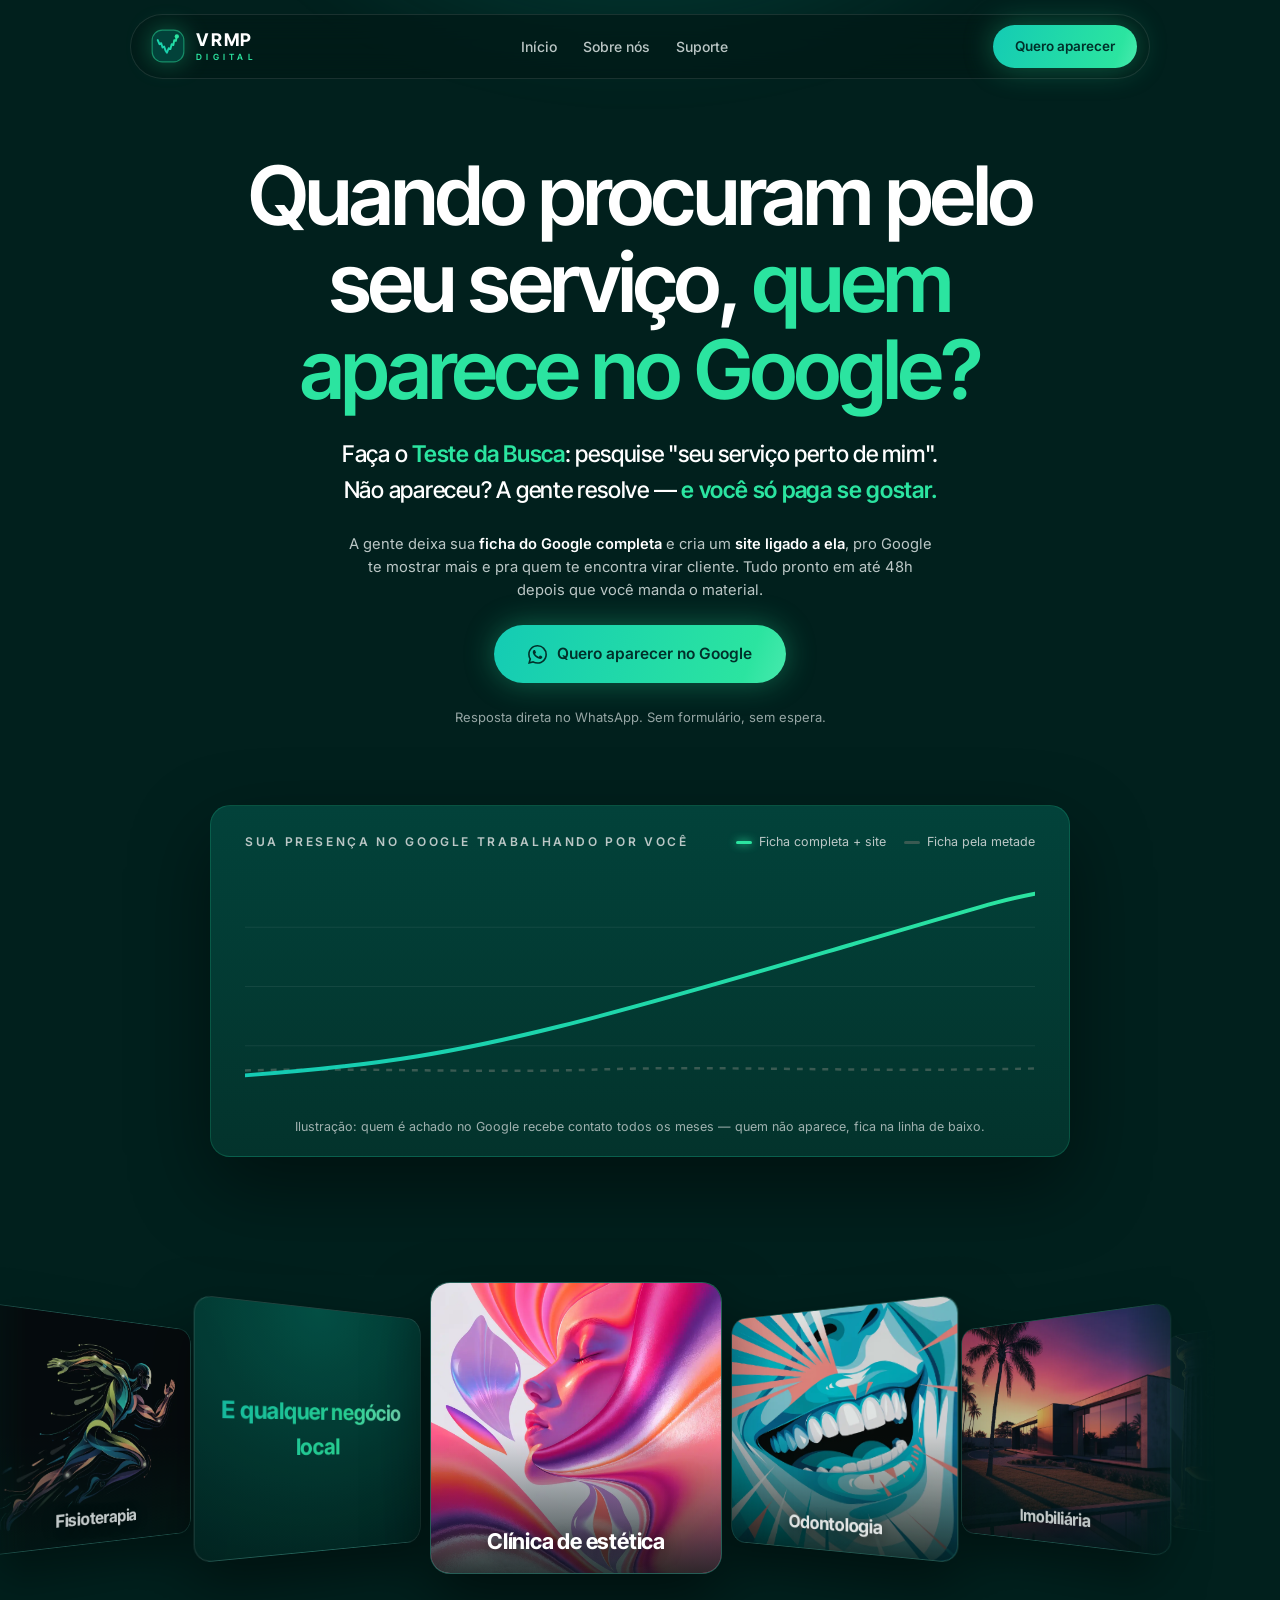
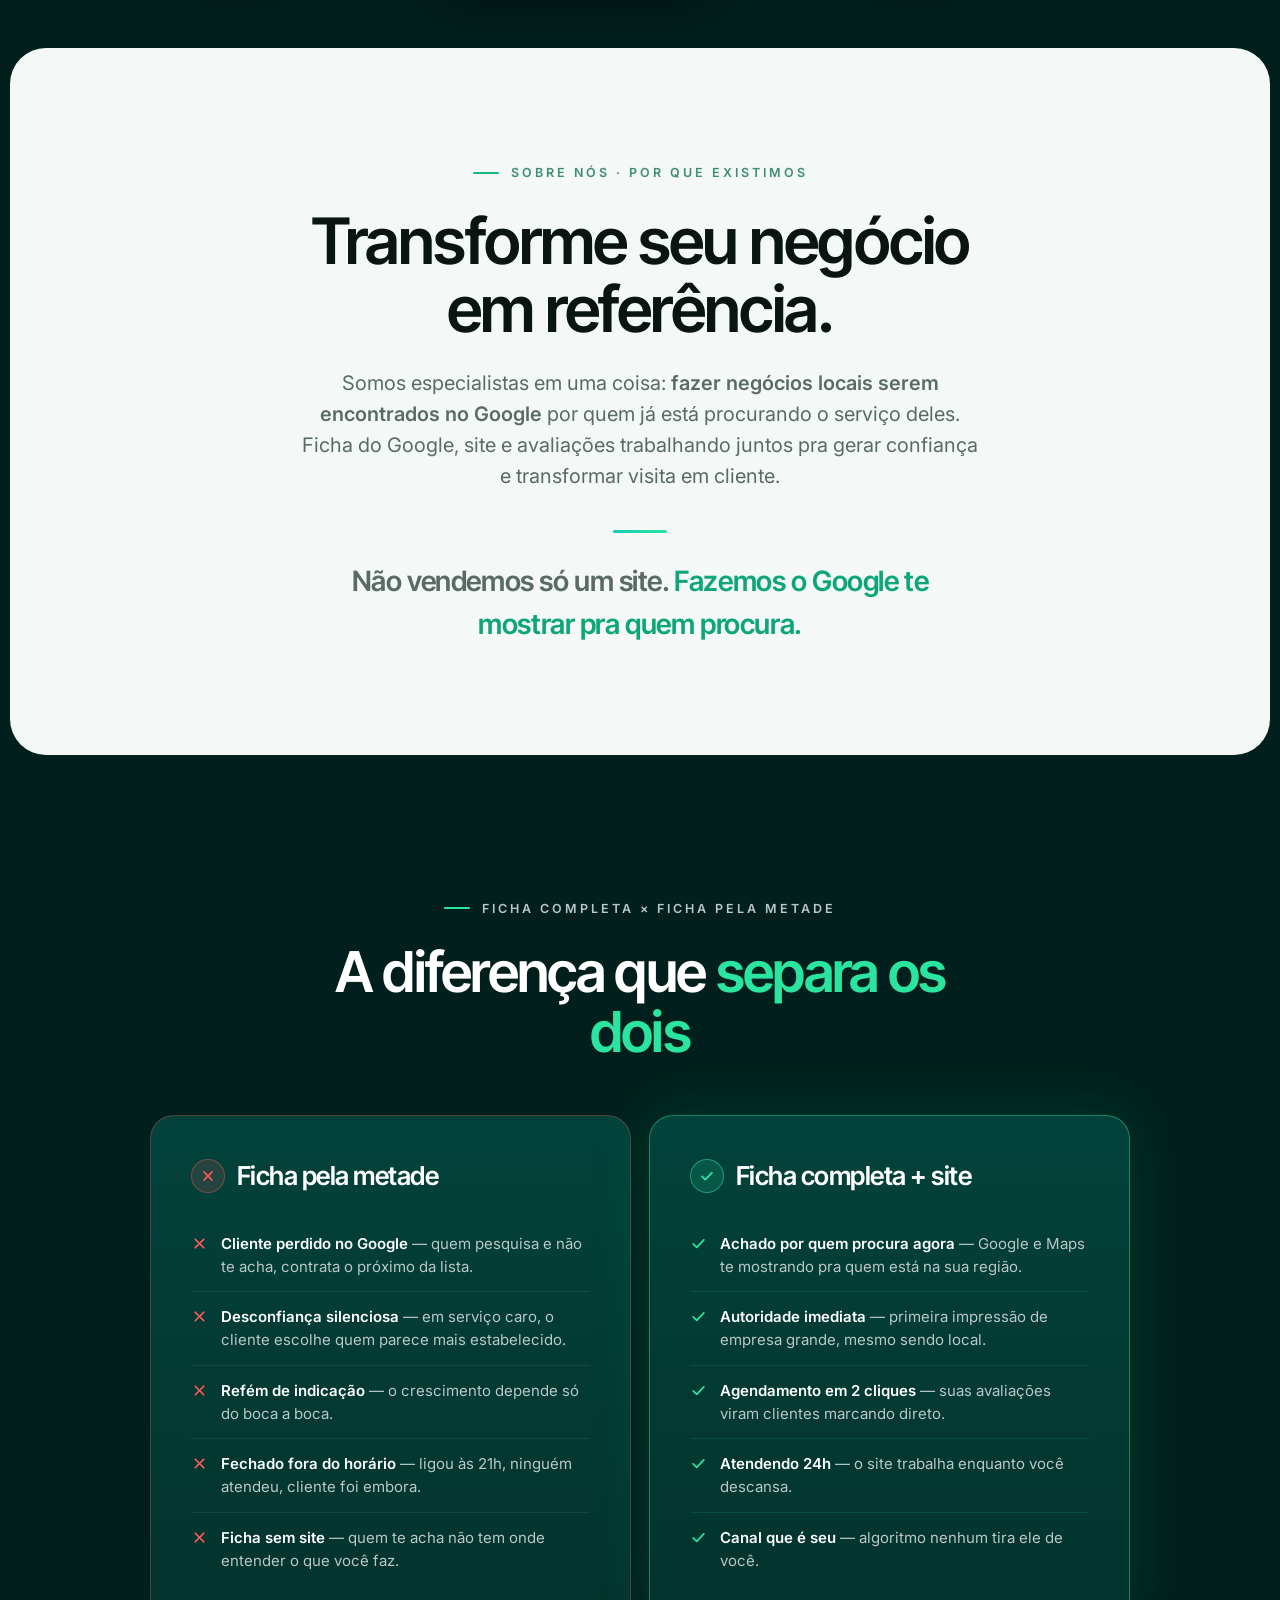
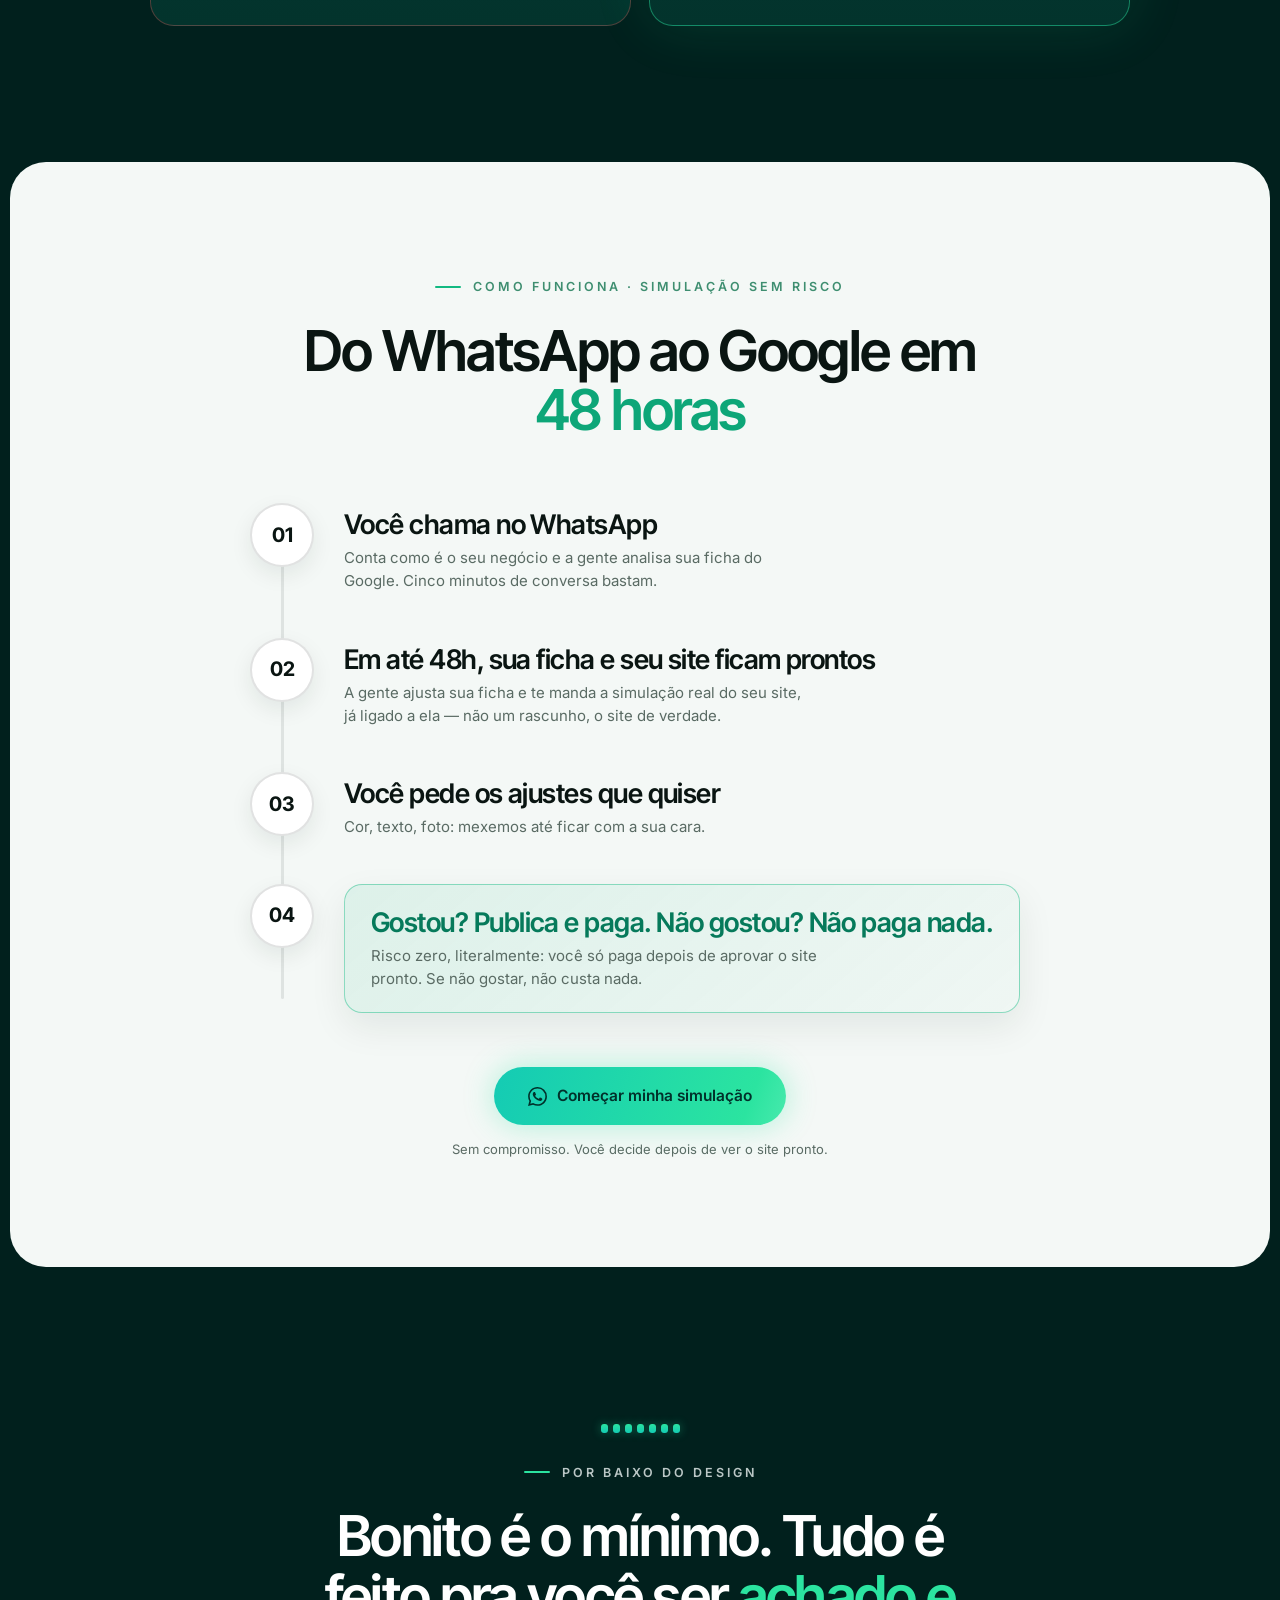
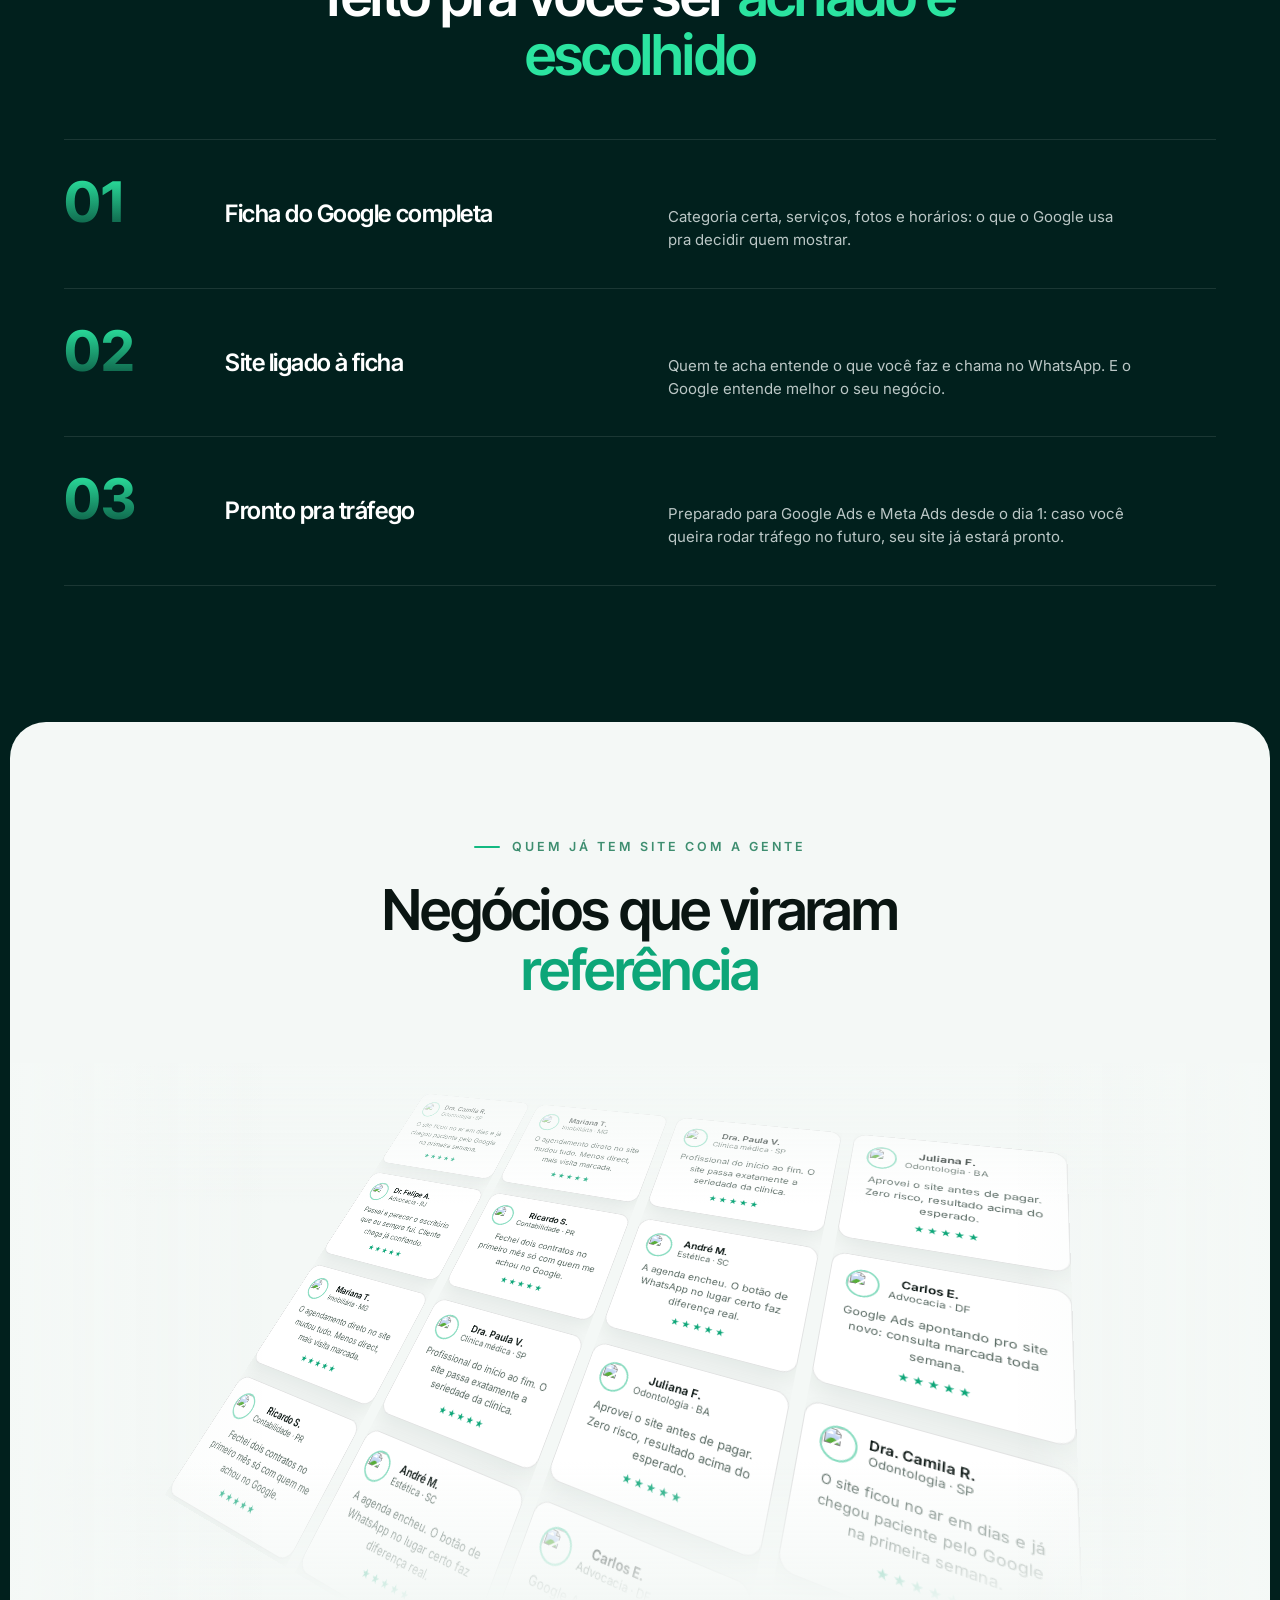
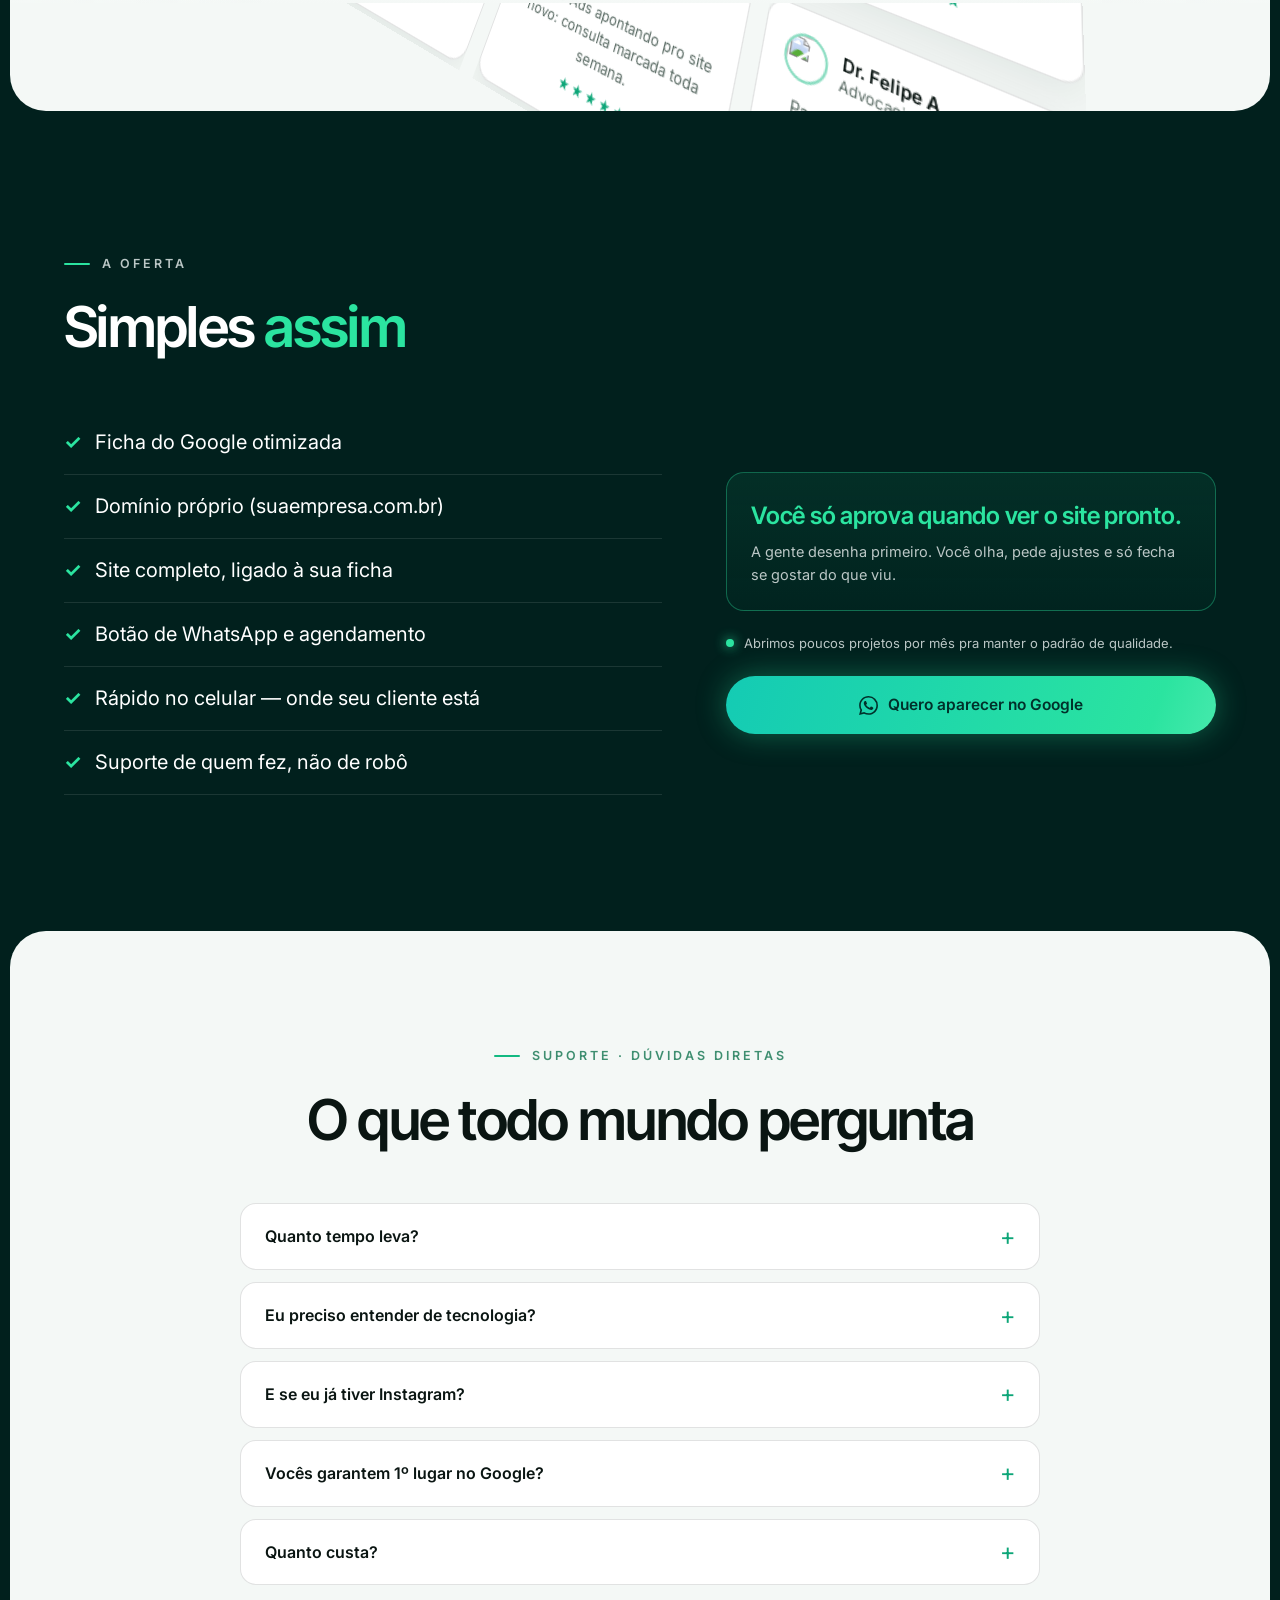
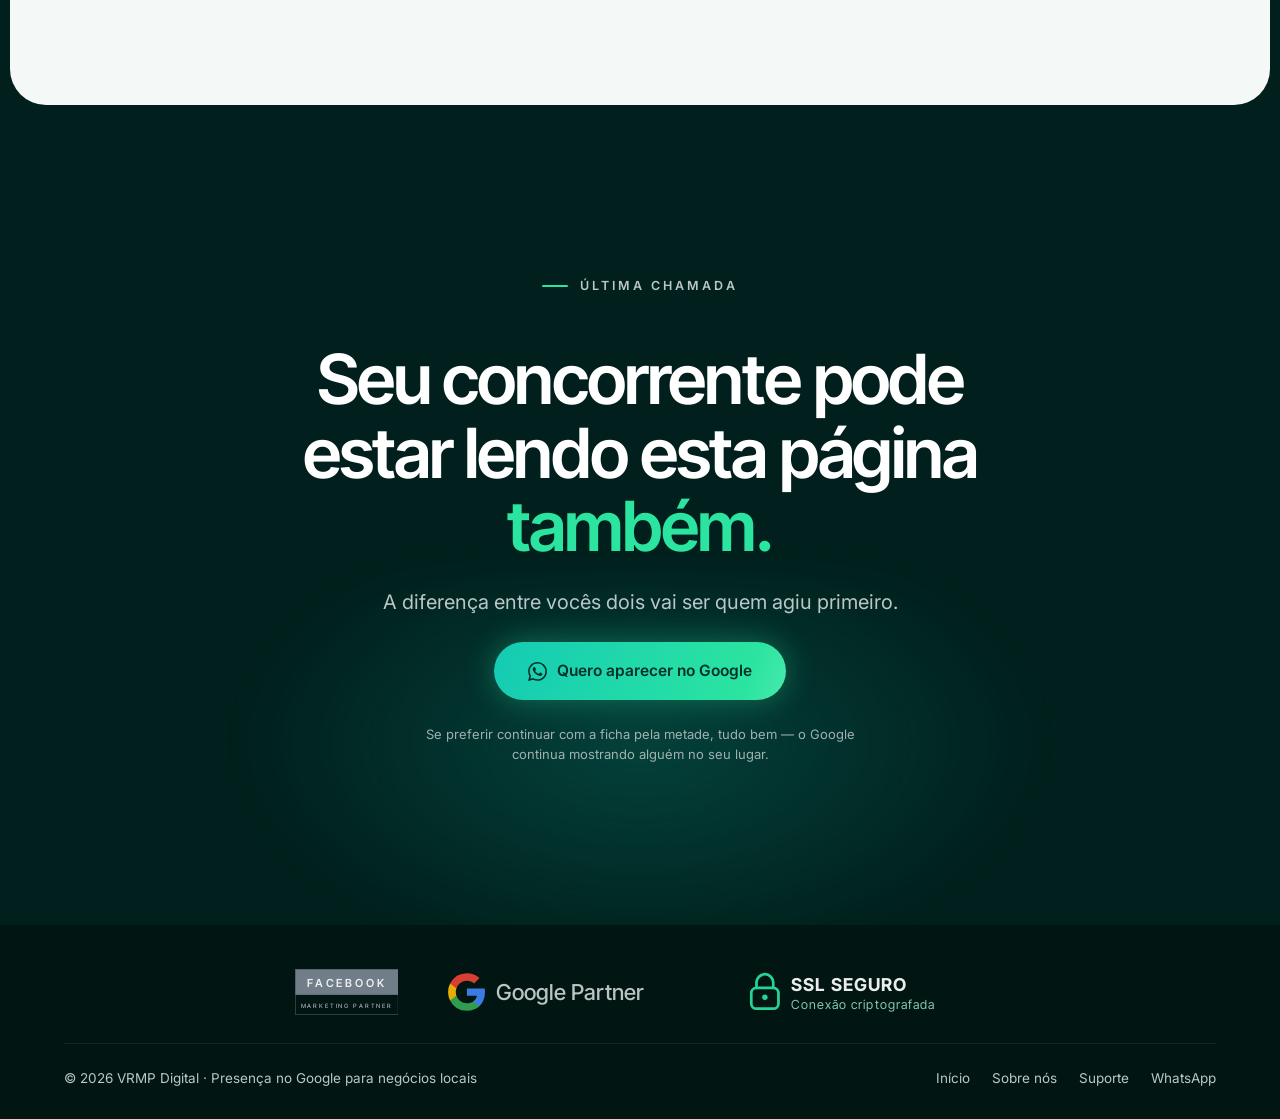
==== commit 55e63d82: "up site" ====
--- a/index.html
+++ b/index.html
@@ -3,11 +3,11 @@
 <head>
 <meta charset="UTF-8">
 <meta name="viewport" content="width=device-width, initial-scale=1.0">
-<title>VRMP Digital — Sites que trazem clientes</title>
-<meta name="description" content="Sites profissionais estruturados para aparecer no Google, gerar confiança e converter visita em cliente.">
+<title>VRMP Digital — Seu negócio aparecendo no Google</title>
+<meta name="description" content="Ajudamos negócios locais a serem encontrados no Google: ficha do Google completa e site ligado a ela, pronto em até 48h. Você só paga se gostar.">
 <!-- ============================================================
   TROCAR ANTES DE PUBLICAR:
-  1. Número do WhatsApp: buscar "5511930437320" e substituir pelo real.
+  1. Número do WhatsApp: buscar "5584999370533" e substituir pelo real.
      (Nome/logo VRMP Digital já aplicados na nav, favicon e footer.)
   2. Depoimentos: PLACEHOLDERS VISUAIS — trocar pelos reais (seção "wall").
   3. Biblioteca de sites: trocar mockups pelos screenshots reais (seção "lab").
@@ -481,6 +481,51 @@
 footer a{text-decoration:none}
 footer a:hover{color:var(--mint)}
 
+/* ================= MODAL DO WHATSAPP (Lead só no botão final) ================= */
+.wa-modal{
+  position:fixed;inset:0;z-index:90;display:none;
+  align-items:center;justify-content:center;padding:20px;
+  background:rgba(1,18,15,.7);backdrop-filter:blur(8px);
+}
+.wa-modal.open{display:flex}
+.wa-card{
+  position:relative;width:min(460px,100%);
+  background:linear-gradient(180deg,var(--kelp),var(--kelp-2));
+  border:1px solid rgba(43,228,160,.3);border-radius:24px;
+  padding:32px 28px;text-align:center;
+  box-shadow:0 40px 100px rgba(0,0,0,.55),0 0 60px rgba(43,228,160,.1);
+  animation:wa-pop .35s cubic-bezier(.2,.9,.3,1.2);
+}
+@keyframes wa-pop{from{transform:scale(.9) translateY(20px);opacity:0}}
+.wa-close{
+  position:absolute;top:12px;right:16px;background:none;border:none;cursor:pointer;
+  color:var(--mist);font-size:28px;line-height:1;font-family:var(--sans);
+}
+.wa-card h3{font-family:var(--disp);font-weight:600;font-size:23px;letter-spacing:-.02em;margin-bottom:6px}
+.wa-card p{color:var(--mist);font-size:14px;margin-bottom:20px}
+.wa-chips{display:flex;flex-wrap:wrap;gap:9px;justify-content:center;margin-bottom:24px}
+.wa-chips button{
+  font-family:var(--sans);font-size:13.5px;font-weight:500;cursor:pointer;
+  color:var(--mist);background:rgba(255,255,255,.05);
+  border:1px solid rgba(255,255,255,.16);border-radius:99px;padding:9px 16px;
+  transition:all .2s;
+}
+.wa-chips button:hover{border-color:var(--mint);color:var(--white)}
+.wa-chips button.on{
+  background:linear-gradient(120deg,var(--teal),var(--mint));color:#01302A;
+  border-color:transparent;font-weight:600;
+}
+.wa-card .gbtn{width:100%;justify-content:center}
+.wa-outro{margin:-8px 0 20px}
+.wa-outro input{
+  width:100%;font-family:var(--sans);font-size:14.5px;color:var(--white);
+  background:rgba(255,255,255,.06);border:1px solid rgba(255,255,255,.18);
+  border-radius:12px;padding:13px 16px;outline:none;text-align:center;
+  transition:border-color .25s,box-shadow .25s;
+}
+.wa-outro input::placeholder{color:var(--mist);opacity:.7}
+.wa-outro input:focus{border-color:var(--mint);box-shadow:0 0 0 3px rgba(43,228,160,.15)}
+
 /* ================= WHATSAPP FLUTUANTE ================= */
 .wa-float{
   position:fixed;right:18px;bottom:18px;z-index:70;
@@ -533,29 +578,29 @@
     <a href="#sobre">Sobre nós</a>
     <a href="#faq">Suporte</a>
   </nav>
-  <a class="gbtn" href="https://wa.me/5511930437320?text=Quero%20meu%20site" target="_blank" rel="noopener">Quero meu site</a>
+  <a class="gbtn" href="https://wa.me/5584999370533?text=Quero%20saber%20como%20minha%20empresa%20pode%20aparecer%20mais%20no%20Google." target="_blank" rel="noopener">Quero aparecer</a>
 </header>
 
 <!-- ================= 1. HERO — centralizado, escuro ================= -->
 <section class="hero" id="topo">
   <div class="hero-glow" aria-hidden="true"></div>
   <div class="wrap">
-    <h1 class="split">Entregamos seu site premium em <span class="em-g">até 48 horas</span></h1>
-    <p class="hero-sim rv">Faça uma simulação para ver como ele fica — <strong>você só paga se gostar.</strong></p>
-    <p class="sub rv">Seu site nasce com um objetivo só: <strong>transformar quem te procura em quem te contrata.</strong> Estrutura pensada pro Google te encontrar, design que passa autoridade e cada botão guiando o visitante até você.</p>
-    <a class="gbtn rv" href="https://wa.me/5511930437320?text=Quero%20meu%20site" target="_blank" rel="noopener">
+    <h1 class="split">Quando procuram pelo seu serviço, <span class="em-g">quem aparece no Google?</span></h1>
+    <p class="hero-sim rv">Faça o <strong>Teste da Busca</strong>: pesquise "seu serviço perto de mim". Não apareceu? A gente resolve — <strong>e você só paga se gostar.</strong></p>
+    <p class="sub rv">A gente deixa sua <strong>ficha do Google completa</strong> e cria um <strong>site ligado a ela</strong>, pro Google te mostrar mais e pra quem te encontra virar cliente. Tudo pronto em até 48h depois que você manda o material.</p>
+    <a class="gbtn rv" href="https://wa.me/5584999370533?text=Quero%20saber%20como%20minha%20empresa%20pode%20aparecer%20mais%20no%20Google." target="_blank" rel="noopener">
       <svg viewBox="0 0 24 24" fill="currentColor" aria-hidden="true"><path d="M17.472 14.382c-.297-.149-1.758-.867-2.03-.967-.273-.099-.471-.148-.67.15-.197.297-.767.966-.94 1.164-.173.199-.347.223-.644.075-.297-.15-1.255-.463-2.39-1.475-.883-.788-1.48-1.761-1.653-2.059-.173-.297-.018-.458.13-.606.134-.133.298-.347.446-.52.149-.174.198-.298.298-.497.099-.198.05-.371-.025-.52-.075-.149-.669-1.612-.916-2.207-.242-.579-.487-.5-.669-.51-.173-.008-.371-.01-.57-.01-.198 0-.52.074-.792.372-.272.297-1.04 1.016-1.04 2.479 0 1.462 1.065 2.875 1.213 3.074.149.198 2.096 3.2 5.077 4.487.709.306 1.262.489 1.694.625.712.227 1.36.195 1.871.118.571-.085 1.758-.719 2.006-1.413.248-.694.248-1.289.173-1.413-.074-.124-.272-.198-.57-.347m-5.421 7.403h-.004a9.87 9.87 0 01-5.031-1.378l-.361-.214-3.741.982.998-3.648-.235-.374a9.86 9.86 0 01-1.51-5.26c.001-5.45 4.436-9.884 9.888-9.884 2.64 0 5.122 1.03 6.988 2.898a9.825 9.825 0 012.893 6.994c-.003 5.45-4.437 9.884-9.885 9.884m8.413-18.297A11.815 11.815 0 0012.05 0C5.495 0 .16 5.335.157 11.892c0 2.096.547 4.142 1.588 5.945L.057 24l6.305-1.654a11.882 11.882 0 005.683 1.448h.005c6.554 0 11.89-5.335 11.893-11.893a11.821 11.821 0 00-3.48-8.413z"/></svg>
-      Quero meu site
+      Quero aparecer no Google
     </a>
     <p class="hero-note rv">Resposta direta no WhatsApp. Sem formulário, sem espera.</p>
 
     <!-- Gráfico animado -->
     <div class="chart-panel" id="chart-panel">
       <div class="chart-head">
-        <span class="chart-title">Seu site trabalhando por você</span>
+        <span class="chart-title">Sua presença no Google trabalhando por você</span>
         <div class="chart-legend">
-          <span class="lg-a"><i></i>Com site profissional</span>
-          <span class="lg-b"><i></i>Sem site</span>
+          <span class="lg-a"><i></i>Ficha completa + site</span>
+          <span class="lg-b"><i></i>Ficha pela metade</span>
         </div>
       </div>
       <svg id="hero-chart" viewBox="0 0 800 240" fill="none" role="img" aria-label="Gráfico ilustrativo: contatos crescendo com um site profissional">
@@ -579,7 +624,7 @@
         <path id="grow-line" d="M0 210 C 140 200, 220 185, 320 160 S 520 105, 640 70 S 760 34, 800 26" stroke="url(#lineG)" stroke-width="4" stroke-linecap="round"/>
         <circle id="grow-dot" r="7" fill="#2BE4A0" opacity="0"/>
       </svg>
-      <p class="chart-foot">Ilustração: quem é achado no Google converte todos os meses — quem não aparece, fica na linha de baixo.</p>
+      <p class="chart-foot">Ilustração: quem é achado no Google recebe contato todos os meses — quem não aparece, fica na linha de baixo.</p>
     </div>
   </div>
 
@@ -592,7 +637,7 @@
       <div class="cf-card"><img src="nichos/advocacia.webp" alt="" draggable="false"><div class="cf-ov"></div><span class="cf-name">Advocacia</span></div>
       <div class="cf-card"><img src="nichos/medica.webp" alt="" draggable="false"><div class="cf-ov"></div><span class="cf-name">Clínica médica</span></div>
       <div class="cf-card"><img src="nichos/fisioterapia.webp" alt="" draggable="false"><div class="cf-ov"></div><span class="cf-name">Fisioterapia</span></div>
-      <div class="cf-card cf-more"><span class="cf-name-big">E muito mais...</span></div>
+      <div class="cf-card cf-more"><span class="cf-name-big">E qualquer negócio local</span></div>
     </div>
   </div>
 </section>
@@ -603,8 +648,8 @@
     <div class="wrap">
       <span class="tag">Sobre nós · por que existimos</span>
       <h2 class="scrub-words">Transforme seu negócio em referência.</h2>
-      <p class="sub rv">Somos uma agência com um foco só: sites profissionais estruturados para <strong>aparecer nas primeiras posições do Google sem precisar rodar tráfego</strong>, gerar confiança, autoridade e converter visitas em cliente.</p>
-      <p class="stmt-quote rv">Não criamos sites bonitos. <span>Criamos sites que trazem clientes e geram autoridade.</span></p>
+      <p class="sub rv">Somos especialistas em uma coisa: <strong>fazer negócios locais serem encontrados no Google</strong> por quem já está procurando o serviço deles. Ficha do Google, site e avaliações trabalhando juntos pra gerar confiança e transformar visita em cliente.</p>
+      <p class="stmt-quote rv">Não vendemos só um site. <span>Fazemos o Google te mostrar pra quem procura.</span></p>
     </div>
   </section>
 </div>
@@ -612,23 +657,23 @@
 <!-- ================= 3. COMPARAÇÃO — verde × vermelho (escuro) ================= -->
 <section class="center" id="comparacao">
   <div class="wrap">
-    <span class="tag">Com site × sem site</span>
+    <span class="tag">Ficha completa × ficha pela metade</span>
     <div class="sec-head"><h2 class="split">A diferença que <span class="em-g">separa os dois</span></h2></div>
     <div class="vs-grid">
       <div class="vs-card neg" id="vs-neg">
-        <h3><i><svg viewBox="0 0 24 24" fill="none" stroke="currentColor" stroke-width="2.6"><path stroke-linecap="round" d="M6 6l12 12M18 6 6 18"/></svg></i>Sem site</h3>
+        <h3><i><svg viewBox="0 0 24 24" fill="none" stroke="currentColor" stroke-width="2.6"><path stroke-linecap="round" d="M6 6l12 12M18 6 6 18"/></svg></i>Ficha pela metade</h3>
         <ul class="vs-list">
           <li><svg viewBox="0 0 24 24" fill="none" stroke="currentColor" stroke-width="2.4"><path stroke-linecap="round" d="M6 6l12 12M18 6 6 18"/></svg><span><strong>Cliente perdido no Google</strong> — quem pesquisa e não te acha, contrata o próximo da lista.</span></li>
           <li><svg viewBox="0 0 24 24" fill="none" stroke="currentColor" stroke-width="2.4"><path stroke-linecap="round" d="M6 6l12 12M18 6 6 18"/></svg><span><strong>Desconfiança silenciosa</strong> — em serviço caro, o cliente escolhe quem parece mais estabelecido.</span></li>
           <li><svg viewBox="0 0 24 24" fill="none" stroke="currentColor" stroke-width="2.4"><path stroke-linecap="round" d="M6 6l12 12M18 6 6 18"/></svg><span><strong>Refém de indicação</strong> — o crescimento depende só do boca a boca.</span></li>
           <li><svg viewBox="0 0 24 24" fill="none" stroke="currentColor" stroke-width="2.4"><path stroke-linecap="round" d="M6 6l12 12M18 6 6 18"/></svg><span><strong>Fechado fora do horário</strong> — ligou às 21h, ninguém atendeu, cliente foi embora.</span></li>
-          <li><svg viewBox="0 0 24 24" fill="none" stroke="currentColor" stroke-width="2.4"><path stroke-linecap="round" d="M6 6l12 12M18 6 6 18"/></svg><span><strong>Invisível no Google Ads</strong> — sem site, não tem pra onde anunciar.</span></li>
+          <li><svg viewBox="0 0 24 24" fill="none" stroke="currentColor" stroke-width="2.4"><path stroke-linecap="round" d="M6 6l12 12M18 6 6 18"/></svg><span><strong>Ficha sem site</strong> — quem te acha não tem onde entender o que você faz.</span></li>
         </ul>
       </div>
       <div class="vs-card pos" id="vs-pos">
-        <h3><i><svg viewBox="0 0 24 24" fill="none" stroke="currentColor" stroke-width="2.6"><path d="m4.5 12.5 5 5L19.5 7" stroke-linecap="round" stroke-linejoin="round"/></svg></i>Com site profissional</h3>
+        <h3><i><svg viewBox="0 0 24 24" fill="none" stroke="currentColor" stroke-width="2.6"><path d="m4.5 12.5 5 5L19.5 7" stroke-linecap="round" stroke-linejoin="round"/></svg></i>Ficha completa + site</h3>
         <ul class="vs-list">
-          <li><svg viewBox="0 0 24 24" fill="none" stroke="currentColor" stroke-width="2.4"><path d="m4.5 12.5 5 5L19.5 7" stroke-linecap="round" stroke-linejoin="round"/></svg><span><strong>Achado por quem procura agora</strong> — Google, Maps e Ads trabalhando pra você.</span></li>
+          <li><svg viewBox="0 0 24 24" fill="none" stroke="currentColor" stroke-width="2.4"><path d="m4.5 12.5 5 5L19.5 7" stroke-linecap="round" stroke-linejoin="round"/></svg><span><strong>Achado por quem procura agora</strong> — Google e Maps te mostrando pra quem está na sua região.</span></li>
           <li><svg viewBox="0 0 24 24" fill="none" stroke="currentColor" stroke-width="2.4"><path d="m4.5 12.5 5 5L19.5 7" stroke-linecap="round" stroke-linejoin="round"/></svg><span><strong>Autoridade imediata</strong> — primeira impressão de empresa grande, mesmo sendo local.</span></li>
           <li><svg viewBox="0 0 24 24" fill="none" stroke="currentColor" stroke-width="2.4"><path d="m4.5 12.5 5 5L19.5 7" stroke-linecap="round" stroke-linejoin="round"/></svg><span><strong>Agendamento em 2 cliques</strong> — suas avaliações viram clientes marcando direto.</span></li>
           <li><svg viewBox="0 0 24 24" fill="none" stroke="currentColor" stroke-width="2.4"><path d="m4.5 12.5 5 5L19.5 7" stroke-linecap="round" stroke-linejoin="round"/></svg><span><strong>Atendendo 24h</strong> — o site trabalha enquanto você descansa.</span></li>
@@ -644,7 +689,7 @@
   <section class="panel center rv-block" id="como-funciona" aria-labelledby="how-t">
     <div class="wrap">
       <span class="tag">Como funciona · simulação sem risco</span>
-      <div class="sec-head"><h2 id="how-t" class="split">Do WhatsApp ao site no ar em <span class="em-g">48 horas</span></h2></div>
+      <div class="sec-head"><h2 id="how-t" class="split">Do WhatsApp ao Google em <span class="em-g">48 horas</span></h2></div>
 
       <div class="how">
         <div class="how-rail" aria-hidden="true"><div class="how-fill" id="how-fill"></div></div>
@@ -652,14 +697,14 @@
           <div class="how-num">01</div>
           <div class="how-body">
             <h3>Você chama no WhatsApp</h3>
-            <p>Conta como é o seu negócio. Cinco minutos de conversa bastam.</p>
+            <p>Conta como é o seu negócio e a gente analisa sua ficha do Google. Cinco minutos de conversa bastam.</p>
           </div>
         </div>
         <div class="how-step">
           <div class="how-num">02</div>
           <div class="how-body">
-            <h3>Em até 48h, seu site está pronto</h3>
-            <p>A gente desenha e te manda a simulação real do seu site — não um rascunho, o site de verdade.</p>
+            <h3>Em até 48h, sua ficha e seu site ficam prontos</h3>
+            <p>A gente ajusta sua ficha e te manda a simulação real do seu site, já ligado a ela — não um rascunho, o site de verdade.</p>
           </div>
         </div>
         <div class="how-step">
@@ -679,7 +724,7 @@
       </div>
 
       <div class="how-cta">
-        <a class="gbtn" href="https://wa.me/5511930437320?text=Quero%20minha%20simula%C3%A7%C3%A3o" target="_blank" rel="noopener">
+        <a class="gbtn" href="https://wa.me/5584999370533?text=Quero%20saber%20como%20minha%20empresa%20pode%20aparecer%20mais%20no%20Google." target="_blank" rel="noopener">
           <svg viewBox="0 0 24 24" fill="currentColor" aria-hidden="true"><path d="M17.472 14.382c-.297-.149-1.758-.867-2.03-.967-.273-.099-.471-.148-.67.15-.197.297-.767.966-.94 1.164-.173.199-.347.223-.644.075-.297-.15-1.255-.463-2.39-1.475-.883-.788-1.48-1.761-1.653-2.059-.173-.297-.018-.458.13-.606.134-.133.298-.347.446-.52.149-.174.198-.298.298-.497.099-.198.05-.371-.025-.52-.075-.149-.669-1.612-.916-2.207-.242-.579-.487-.5-.669-.51-.173-.008-.371-.01-.57-.01-.198 0-.52.074-.792.372-.272.297-1.04 1.016-1.04 2.479 0 1.462 1.065 2.875 1.213 3.074.149.198 2.096 3.2 5.077 4.487.709.306 1.262.489 1.694.625.712.227 1.36.195 1.871.118.571-.085 1.758-.719 2.006-1.413.248-.694.248-1.289.173-1.413-.074-.124-.272-.198-.57-.347m-5.421 7.403h-.004a9.87 9.87 0 01-5.031-1.378l-.361-.214-3.741.982.998-3.648-.235-.374a9.86 9.86 0 01-1.51-5.26c.001-5.45 4.436-9.884 9.888-9.884 2.64 0 5.122 1.03 6.988 2.898a9.825 9.825 0 012.893 6.994c-.003 5.45-4.437 9.884-9.885 9.884m8.413-18.297A11.815 11.815 0 0012.05 0C5.495 0 .16 5.335.157 11.892c0 2.096.547 4.142 1.588 5.945L.057 24l6.305-1.654a11.882 11.882 0 005.683 1.448h.005c6.554 0 11.89-5.335 11.893-11.893a11.821 11.821 0 00-3.48-8.413z"/></svg>
           Começar minha simulação
         </a>
@@ -694,17 +739,17 @@
   <div class="wrap">
     <div class="eq" style="margin:0 auto 22px;justify-content:center" aria-hidden="true"><i></i><i></i><i></i><i></i><i></i><i></i><i></i></div>
     <span class="tag">Por baixo do design</span>
-    <div class="sec-head"><h2 id="mec-t" class="split">Bonito é o mínimo. O nosso site é feito pra ser <span class="em-g">achado e converter</span></h2></div>
+    <div class="sec-head"><h2 id="mec-t" class="split">Bonito é o mínimo. Tudo é feito pra você ser <span class="em-g">achado e escolhido</span></h2></div>
     <div class="steps" style="text-align:left">
       <div class="step">
         <div class="step-num">01</div>
-        <h3>SEO desde a fundação</h3>
-        <p>Estrutura técnica pro Google entender, indexar e ranquear seu site.</p>
+        <h3>Ficha do Google completa</h3>
+        <p>Categoria certa, serviços, fotos e horários: o que o Google usa pra decidir quem mostrar.</p>
       </div>
       <div class="step">
         <div class="step-num">02</div>
-        <h3>Feito pra converter</h3>
-        <p>Botão de WhatsApp, agendamento e prova social posicionados onde o cliente decide.</p>
+        <h3>Site ligado à ficha</h3>
+        <p>Quem te acha entende o que você faz e chama no WhatsApp. E o Google entende melhor o seu negócio.</p>
       </div>
       <div class="step">
         <div class="step-num">03</div>
@@ -739,9 +784,9 @@
     <div class="oferta-grid">
       <div>
         <ul class="inclui">
-          <li>Site completo, desenhado pro seu nicho</li>
+          <li>Ficha do Google otimizada</li>
           <li>Domínio próprio (suaempresa.com.br)</li>
-          <li>Otimização SEO pro Google</li>
+          <li>Site completo, ligado à sua ficha</li>
           <li>Botão de WhatsApp e agendamento</li>
           <li>Rápido no celular — onde seu cliente está</li>
           <li>Suporte de quem fez, não de robô</li>
@@ -755,9 +800,9 @@
         </div>
         <p class="vagas rv"><i></i>Abrimos poucos projetos por mês pra manter o padrão de qualidade.</p>
         <!-- DEFINIR O NÚMERO: trocar "poucos" por "X" quando o limite mensal estiver definido. -->
-        <a class="gbtn rv" href="https://wa.me/5511930437320?text=Quero%20meu%20site" target="_blank" rel="noopener" style="justify-content:center">
+        <a class="gbtn rv" href="https://wa.me/5584999370533?text=Quero%20saber%20como%20minha%20empresa%20pode%20aparecer%20mais%20no%20Google." target="_blank" rel="noopener" style="justify-content:center">
           <svg viewBox="0 0 24 24" fill="currentColor" aria-hidden="true"><path d="M17.472 14.382c-.297-.149-1.758-.867-2.03-.967-.273-.099-.471-.148-.67.15-.197.297-.767.966-.94 1.164-.173.199-.347.223-.644.075-.297-.15-1.255-.463-2.39-1.475-.883-.788-1.48-1.761-1.653-2.059-.173-.297-.018-.458.13-.606.134-.133.298-.347.446-.52.149-.174.198-.298.298-.497.099-.198.05-.371-.025-.52-.075-.149-.669-1.612-.916-2.207-.242-.579-.487-.5-.669-.51-.173-.008-.371-.01-.57-.01-.198 0-.52.074-.792.372-.272.297-1.04 1.016-1.04 2.479 0 1.462 1.065 2.875 1.213 3.074.149.198 2.096 3.2 5.077 4.487.709.306 1.262.489 1.694.625.712.227 1.36.195 1.871.118.571-.085 1.758-.719 2.006-1.413.248-.694.248-1.289.173-1.413-.074-.124-.272-.198-.57-.347m-5.421 7.403h-.004a9.87 9.87 0 01-5.031-1.378l-.361-.214-3.741.982.998-3.648-.235-.374a9.86 9.86 0 01-1.51-5.26c.001-5.45 4.436-9.884 9.888-9.884 2.64 0 5.122 1.03 6.988 2.898a9.825 9.825 0 012.893 6.994c-.003 5.45-4.437 9.884-9.885 9.884m8.413-18.297A11.815 11.815 0 0012.05 0C5.495 0 .16 5.335.157 11.892c0 2.096.547 4.142 1.588 5.945L.057 24l6.305-1.654a11.882 11.882 0 005.683 1.448h.005c6.554 0 11.89-5.335 11.893-11.893a11.821 11.821 0 00-3.48-8.413z"/></svg>
-          Quero meu site
+          Quero aparecer no Google
         </a>
       </div>
     </div>
@@ -773,7 +818,7 @@
       <div class="faq" style="text-align:left">
         <details>
           <summary>Quanto tempo leva?</summary>
-          <p>Menos de 48 horas entre a primeira conversa e o site no ar.</p>
+          <p>Até 48 horas depois que você manda o material (fotos, serviços e contato).</p>
         </details>
         <details>
           <summary>Eu preciso entender de tecnologia?</summary>
@@ -781,11 +826,11 @@
         </details>
         <details>
           <summary>E se eu já tiver Instagram?</summary>
-          <p>Melhor ainda. O site multiplica o Instagram, não substitui — quem te acha lá fecha aqui.</p>
+          <p>Melhor ainda. Mas o Instagram não aparece no mapa quando alguém pesquisa no Google. A ficha completa com site faz isso — e quem te acha lá fecha aqui.</p>
         </details>
         <details>
-          <summary>O site aparece no Google?</summary>
-          <p>Sim. Ele nasce com SEO na estrutura, pronto pro Google indexar — e pra você anunciar quando quiser.</p>
+          <summary>Vocês garantem 1º lugar no Google?</summary>
+          <p>Não — ninguém controla o Google. O que a gente faz é deixar sua ficha e seu site do jeito que o Google gosta, pra você ter muito mais chance de aparecer pra quem procura.</p>
         </details>
         <details>
           <summary>Quanto custa?</summary>
@@ -803,11 +848,11 @@
     <span class="tag">Última chamada</span>
     <h2 id="final-t" class="split">Seu concorrente pode estar lendo esta página <span class="em-g">também.</span></h2>
     <p class="sub rv">A diferença entre vocês dois vai ser quem agiu primeiro.</p>
-    <a class="gbtn rv" href="https://wa.me/5511930437320?text=Quero%20meu%20site" target="_blank" rel="noopener">
+    <a class="gbtn rv" href="https://wa.me/5584999370533?text=Quero%20saber%20como%20minha%20empresa%20pode%20aparecer%20mais%20no%20Google." target="_blank" rel="noopener">
       <svg viewBox="0 0 24 24" fill="currentColor" aria-hidden="true"><path d="M17.472 14.382c-.297-.149-1.758-.867-2.03-.967-.273-.099-.471-.148-.67.15-.197.297-.767.966-.94 1.164-.173.199-.347.223-.644.075-.297-.15-1.255-.463-2.39-1.475-.883-.788-1.48-1.761-1.653-2.059-.173-.297-.018-.458.13-.606.134-.133.298-.347.446-.52.149-.174.198-.298.298-.497.099-.198.05-.371-.025-.52-.075-.149-.669-1.612-.916-2.207-.242-.579-.487-.5-.669-.51-.173-.008-.371-.01-.57-.01-.198 0-.52.074-.792.372-.272.297-1.04 1.016-1.04 2.479 0 1.462 1.065 2.875 1.213 3.074.149.198 2.096 3.2 5.077 4.487.709.306 1.262.489 1.694.625.712.227 1.36.195 1.871.118.571-.085 1.758-.719 2.006-1.413.248-.694.248-1.289.173-1.413-.074-.124-.272-.198-.57-.347m-5.421 7.403h-.004a9.87 9.87 0 01-5.031-1.378l-.361-.214-3.741.982.998-3.648-.235-.374a9.86 9.86 0 01-1.51-5.26c.001-5.45 4.436-9.884 9.888-9.884 2.64 0 5.122 1.03 6.988 2.898a9.825 9.825 0 012.893 6.994c-.003 5.45-4.437 9.884-9.885 9.884m8.413-18.297A11.815 11.815 0 0012.05 0C5.495 0 .16 5.335.157 11.892c0 2.096.547 4.142 1.588 5.945L.057 24l6.305-1.654a11.882 11.882 0 005.683 1.448h.005c6.554 0 11.89-5.335 11.893-11.893a11.821 11.821 0 00-3.48-8.413z"/></svg>
-      Quero meu site
+      Quero aparecer no Google
     </a>
-    <p class="calma rv">Se preferir continuar sem site, tudo bem — o Google continua mostrando alguém no seu lugar.</p>
+    <p class="calma rv">Se preferir continuar com a ficha pela metade, tudo bem — o Google continua mostrando alguém no seu lugar.</p>
   </div>
 </section>
 
@@ -840,17 +885,42 @@
     </svg>
   </div>
   <div class="footer-bottom">
-    <span>© 2026 VRMP Digital · Sites profissionais para negócios locais</span>
+    <span>© 2026 VRMP Digital · Presença no Google para negócios locais</span>
     <nav aria-label="Links do rodapé">
       <a href="#topo">Início</a>
       <a href="#sobre">Sobre nós</a>
       <a href="#faq">Suporte</a>
-      <a href="https://wa.me/5511930437320?text=Quero%20meu%20site" target="_blank" rel="noopener">WhatsApp</a>
+      <a href="https://wa.me/5584999370533?text=Quero%20saber%20como%20minha%20empresa%20pode%20aparecer%20mais%20no%20Google." target="_blank" rel="noopener">WhatsApp</a>
     </nav>
   </div>
 </footer>
 
-<a class="wa-float" id="wa-float" href="https://wa.me/5511930437320?text=Quero%20meu%20site" target="_blank" rel="noopener" aria-label="Falar no WhatsApp">
+<!-- Modal de confirmação: o Lead só dispara aqui dentro, no botão final -->
+<div class="wa-modal" id="wa-modal" role="dialog" aria-modal="true" aria-label="Abrir conversa no WhatsApp">
+  <div class="wa-card">
+    <button class="wa-close" id="wa-close" aria-label="Fechar">×</button>
+    <h3>Qual é o seu negócio?</h3>
+    <p>Um toque e sua mensagem já vai pronta.</p>
+    <div class="wa-chips" id="wa-chips">
+      <button type="button" data-n="Clínica de estética">Estética</button>
+      <button type="button" data-n="Odontologia">Odontologia</button>
+      <button type="button" data-n="Imobiliária">Imobiliária</button>
+      <button type="button" data-n="Advocacia">Advocacia</button>
+      <button type="button" data-n="Clínica médica">Clínica médica</button>
+      <button type="button" data-n="Fisioterapia">Fisioterapia</button>
+      <button type="button" data-n="Outro">Outro</button>
+    </div>
+    <div class="wa-outro" id="wa-outro" hidden>
+      <input type="text" id="wa-outro-input" maxlength="40">
+    </div>
+    <button class="gbtn" id="wa-go" type="button">
+      <svg viewBox="0 0 24 24" fill="currentColor" aria-hidden="true"><path d="M17.472 14.382c-.297-.149-1.758-.867-2.03-.967-.273-.099-.471-.148-.67.15-.197.297-.767.966-.94 1.164-.173.199-.347.223-.644.075-.297-.15-1.255-.463-2.39-1.475-.883-.788-1.48-1.761-1.653-2.059-.173-.297-.018-.458.13-.606.134-.133.298-.347.446-.52.149-.174.198-.298.298-.497.099-.198.05-.371-.025-.52-.075-.149-.669-1.612-.916-2.207-.242-.579-.487-.5-.669-.51-.173-.008-.371-.01-.57-.01-.198 0-.52.074-.792.372-.272.297-1.04 1.016-1.04 2.479 0 1.462 1.065 2.875 1.213 3.074.149.198 2.096 3.2 5.077 4.487.709.306 1.262.489 1.694.625.712.227 1.36.195 1.871.118.571-.085 1.758-.719 2.006-1.413.248-.694.248-1.289.173-1.413-.074-.124-.272-.198-.57-.347m-5.421 7.403h-.004a9.87 9.87 0 01-5.031-1.378l-.361-.214-3.741.982.998-3.648-.235-.374a9.86 9.86 0 01-1.51-5.26c.001-5.45 4.436-9.884 9.888-9.884 2.64 0 5.122 1.03 6.988 2.898a9.825 9.825 0 012.893 6.994c-.003 5.45-4.437 9.884-9.885 9.884m8.413-18.297A11.815 11.815 0 0012.05 0C5.495 0 .16 5.335.157 11.892c0 2.096.547 4.142 1.588 5.945L.057 24l6.305-1.654a11.882 11.882 0 005.683 1.448h.005c6.554 0 11.89-5.335 11.893-11.893a11.821 11.821 0 00-3.48-8.413z"/></svg>
+      Abrir WhatsApp e enviar
+    </button>
+  </div>
+</div>
+
+<a class="wa-float" id="wa-float" href="https://wa.me/5584999370533?text=Quero%20saber%20como%20minha%20empresa%20pode%20aparecer%20mais%20no%20Google." target="_blank" rel="noopener" aria-label="Falar no WhatsApp">
   <svg viewBox="0 0 24 24" fill="currentColor" aria-hidden="true"><path d="M17.472 14.382c-.297-.149-1.758-.867-2.03-.967-.273-.099-.471-.148-.67.15-.197.297-.767.966-.94 1.164-.173.199-.347.223-.644.075-.297-.15-1.255-.463-2.39-1.475-.883-.788-1.48-1.761-1.653-2.059-.173-.297-.018-.458.13-.606.134-.133.298-.347.446-.52.149-.174.198-.298.298-.497.099-.198.05-.371-.025-.52-.075-.149-.669-1.612-.916-2.207-.242-.579-.487-.5-.669-.51-.173-.008-.371-.01-.57-.01-.198 0-.52.074-.792.372-.272.297-1.04 1.016-1.04 2.479 0 1.462 1.065 2.875 1.213 3.074.149.198 2.096 3.2 5.077 4.487.709.306 1.262.489 1.694.625.712.227 1.36.195 1.871.118.571-.085 1.758-.719 2.006-1.413.248-.694.248-1.289.173-1.413-.074-.124-.272-.198-.57-.347m-5.421 7.403h-.004a9.87 9.87 0 01-5.031-1.378l-.361-.214-3.741.982.998-3.648-.235-.374a9.86 9.86 0 01-1.51-5.26c.001-5.45 4.436-9.884 9.888-9.884 2.64 0 5.122 1.03 6.988 2.898a9.825 9.825 0 012.893 6.994c-.003 5.45-4.437 9.884-9.885 9.884m8.413-18.297A11.815 11.815 0 0012.05 0C5.495 0 .16 5.335.157 11.892c0 2.096.547 4.142 1.588 5.945L.057 24l6.305-1.654a11.882 11.882 0 005.683 1.448h.005c6.554 0 11.89-5.335 11.893-11.893a11.821 11.821 0 00-3.48-8.413z"/></svg>
 </a>
 
@@ -865,11 +935,52 @@
   const desktop = matchMedia('(min-width: 960px)').matches;
   const hasGsap = typeof gsap !== 'undefined' && typeof ScrollTrigger !== 'undefined';
 
-  /* ---------- Pixel: clique em qualquer botão de WhatsApp = evento Contact ---------- */
+  /* ---------- WhatsApp: botões abrem o modal; o Lead só dispara no botão final ---------- */
+  const waModal = document.getElementById('wa-modal');
+  let waNicho = '';
   document.addEventListener('click', e => {
     const a = e.target.closest('a[href*="wa.me"]');
-    if (a && typeof fbq === 'function') fbq('track', 'Contact');
+    if (!a || a.closest('.wa-modal')) return;
+    e.preventDefault();
+    waModal.classList.add('open');
   });
+  const waOutroBox = document.getElementById('wa-outro');
+  const waOutroInput = document.getElementById('wa-outro-input');
+  waOutroInput.placeholder = 'Escreva seu ramo (ex.: Pet shop, Restaurante...)';
+  document.getElementById('wa-chips').addEventListener('click', e => {
+    const b = e.target.closest('button[data-n]');
+    if (!b) return;
+    document.querySelectorAll('.wa-chips button').forEach(x => x.classList.remove('on'));
+    b.classList.add('on');
+    waNicho = b.dataset.n;
+    waOutroBox.hidden = waNicho !== 'Outro';
+    if (waNicho === 'Outro') waOutroInput.focus();
+  });
+  // mensagem personalizada por nicho
+  const waMsgs = {
+    'Clínica de estética': 'Quero saber como minha clínica de estética pode aparecer mais no Google.',
+    'Odontologia': 'Quero saber como meu consultório odontológico pode aparecer mais no Google.',
+    'Imobiliária': 'Quero saber como minha imobiliária pode aparecer mais no Google.',
+    'Advocacia': 'Quero saber como meu escritório de advocacia pode aparecer mais no Google.',
+    'Clínica médica': 'Quero saber como minha clínica médica pode aparecer mais no Google.',
+    'Fisioterapia': 'Quero saber como minha clínica de fisioterapia pode aparecer mais no Google.'
+  };
+  document.getElementById('wa-go').addEventListener('click', () => {
+    if (typeof fbq === 'function') fbq('track', 'Lead'); // Lead = intenção confirmada
+    let msg = waMsgs[waNicho] || 'Quero saber como minha empresa pode aparecer mais no Google.';
+    if (waNicho === 'Outro') {
+      const ramo = waOutroInput.value.trim();
+      msg = ramo
+        ? 'Quero saber como minha empresa pode aparecer mais no Google. Meu negócio: ' + ramo + '.'
+        : 'Quero saber como minha empresa pode aparecer mais no Google.';
+    }
+    window.open('https://wa.me/5584999370533?text=' + encodeURIComponent(msg), '_blank');
+    waModal.classList.remove('open');
+  });
+  const waCloseModal = () => waModal.classList.remove('open');
+  document.getElementById('wa-close').addEventListener('click', waCloseModal);
+  waModal.addEventListener('click', e => { if (e.target === waModal) waCloseModal(); });
+  document.addEventListener('keydown', e => { if (e.key === 'Escape') waCloseModal(); });
 
   /* ---------- Botão flutuante ---------- */
   const waFloat = document.getElementById('wa-float');
